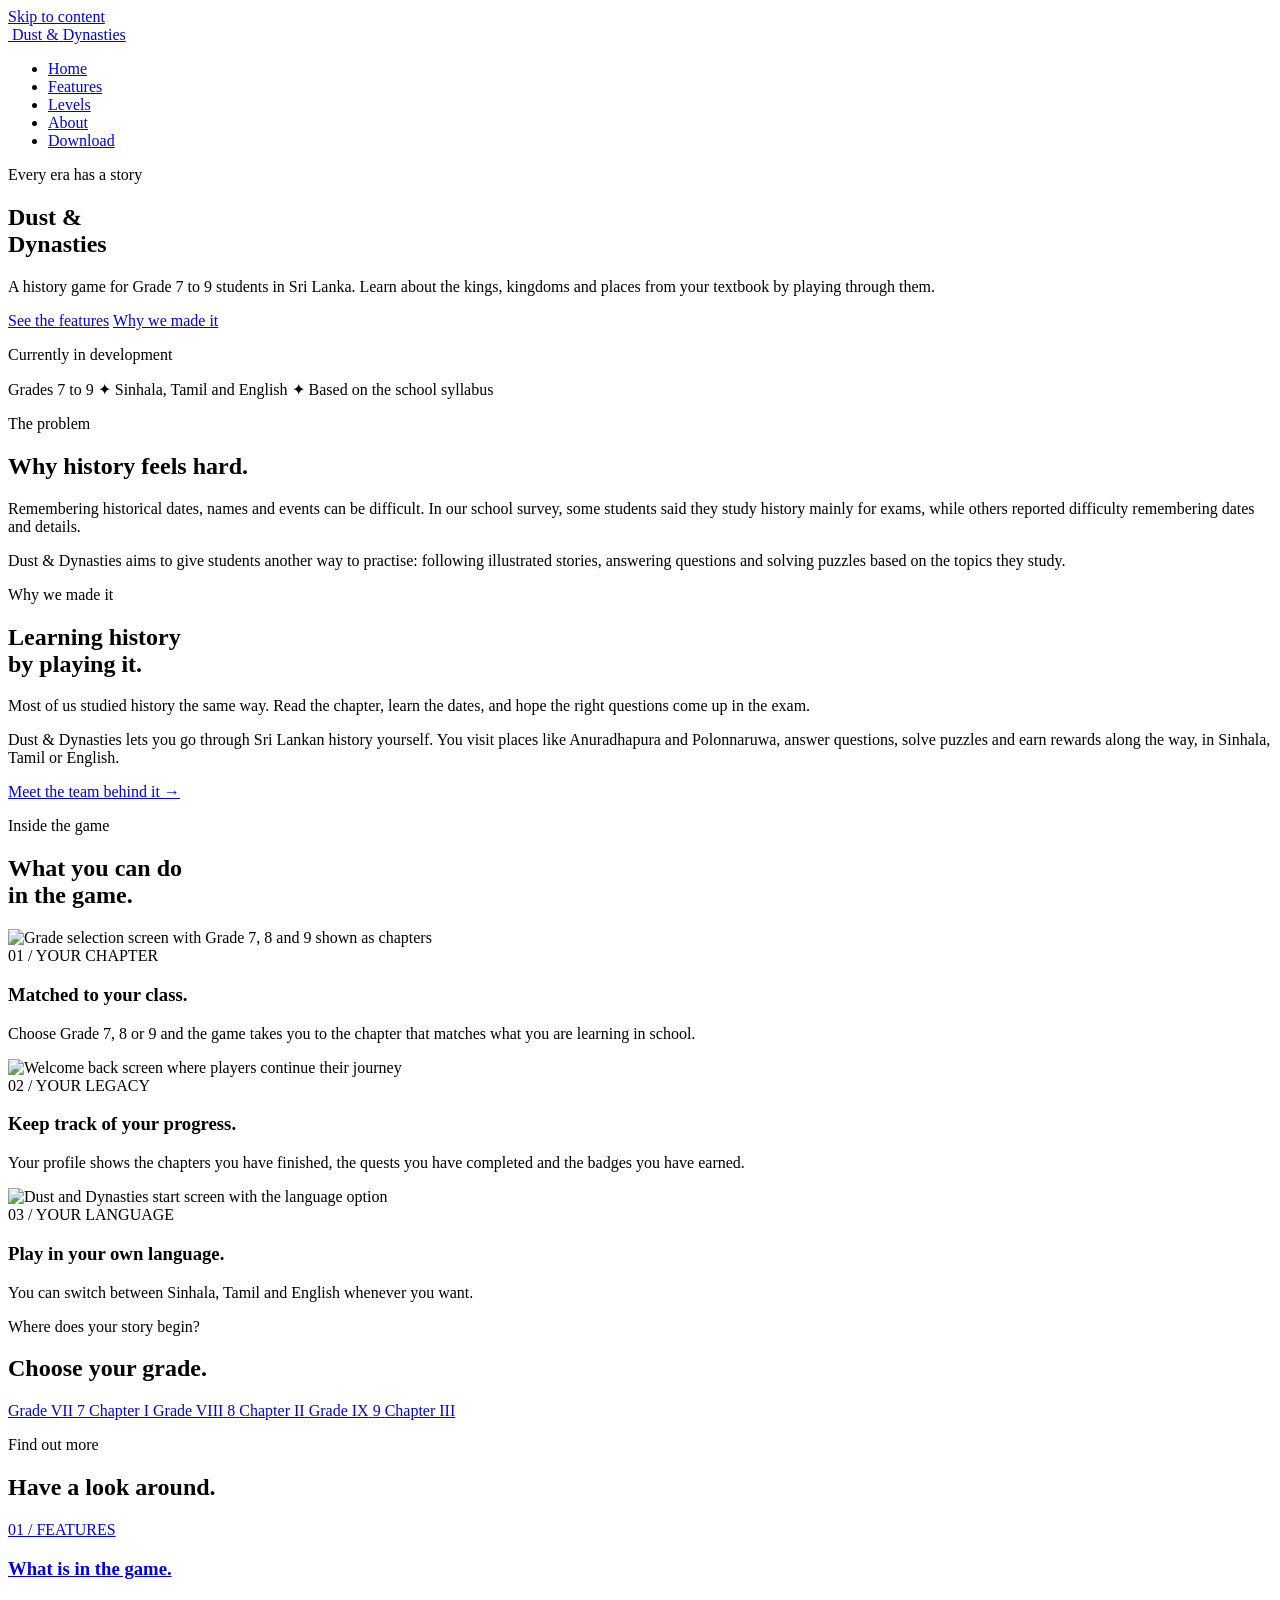
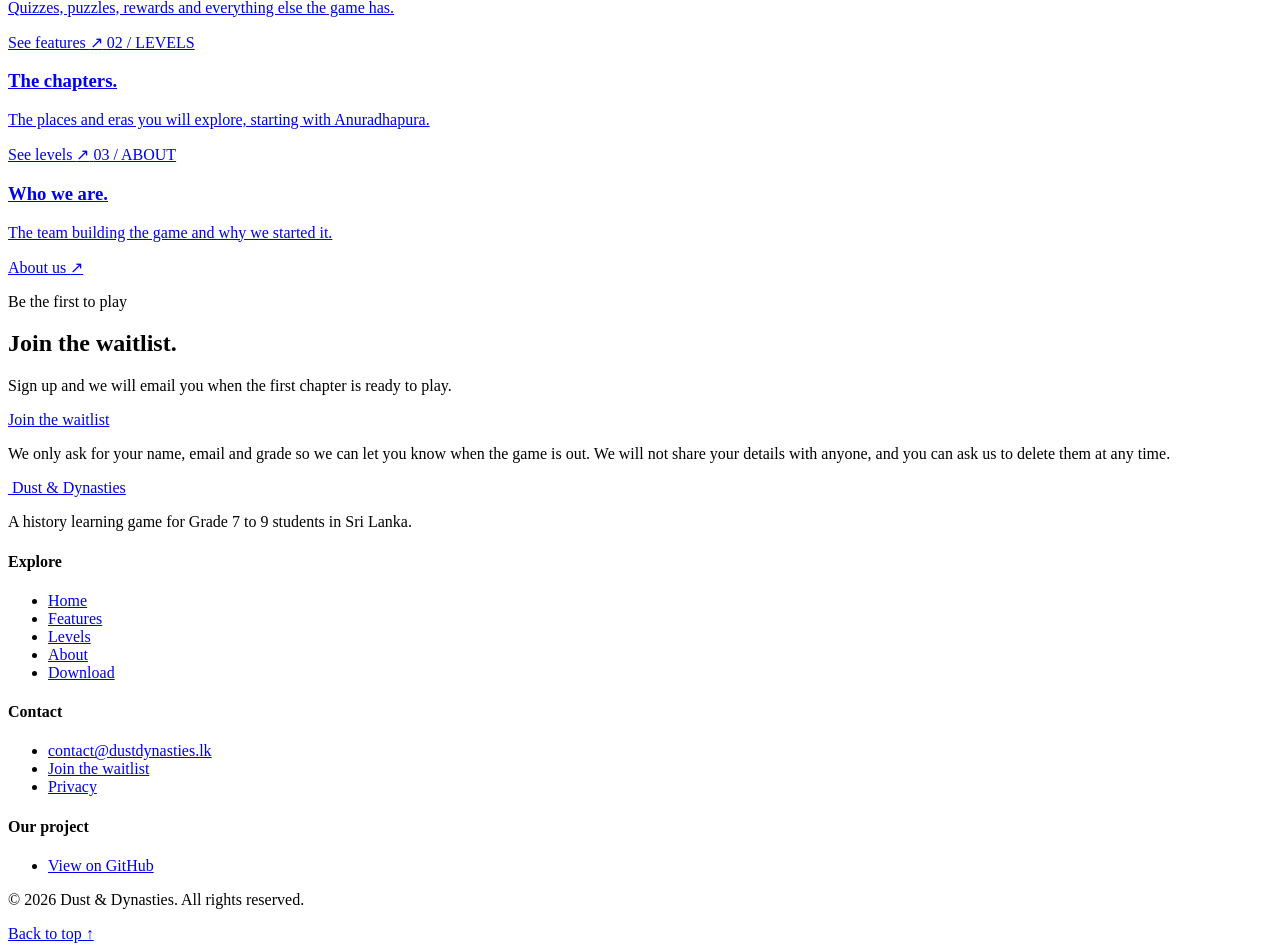
==== index.html @ 73657e36 "added real survey results" ====
<!DOCTYPE html>
<html lang="en">
<head>
    <meta charset="UTF-8">
    <meta name="viewport" content="width=device-width, initial-scale=1.0">
    <meta name="description" content="Dust &amp; Dynasties is a Sri Lankan history game for Grade 7 to 9 students. Play through the chapters you learn in class, in Sinhala, Tamil or English.">
    <title>Dust &amp; Dynasties | Every era has a story</title>
    <link rel="icon" type="image/png" href="images/logo.png">
    <meta name="theme-color" content="#101813">
    <meta property="og:title" content="Dust &amp; Dynasties | Every era has a story">
    <meta property="og:description" content="A Sri Lankan history game for Grade 7 to 9 students. Join the waitlist to hear when it launches.">
    <meta property="og:image" content="https://anjuuu999.github.io/history-learning-app/images/social-preview.png">
    <meta property="og:type" content="website">
    <meta name="twitter:card" content="summary_large_image">
    <link rel="stylesheet" href="css/style.css?v=14">
    <script src="js/script.js?v=14" defer></script>
</head>
<body>
    <a class="skip-link" href="#main-content">Skip to content</a>

    <header class="site-header">
        <div class="container header-content">
            <a class="logo" href="index.html">
                <img class="logo-img" src="images/logo.png" alt="">
                <span class="logo-text">Dust <span>&amp;</span> Dynasties</span>
            </a>

            <nav id="main-nav" aria-label="Main navigation">
                <ul class="nav-links">
                    <li><a class="active" href="index.html" aria-current="page">Home</a></li>
                    <li><a href="features.html">Features</a></li>
                    <li><a href="levels.html">Levels</a></li>
                    <li><a href="about.html">About</a></li>
                    <li><a href="download.html">Download</a></li>
                </ul>
            </nav>
        </div>
    </header>

    <main id="main-content" tabindex="-1">
        <section class="intro">
            <div class="container">
                <div class="intro-copy">
                    <p class="eyebrow">Every era has a story</p>

                    <h1>Dust <span>&amp;</span><br>Dynasties</h1>

                    <p class="intro-text">A history game for Grade 7 to 9 students in Sri Lanka. Learn about the kings, kingdoms and places from your textbook by playing through them.</p>

                    <div class="button-group">
                        <a class="button button-primary" href="features.html">See the features</a>
                        <a class="button button-secondary" href="#the-story">Why we made it</a>
                    </div>

                    <p class="intro-note">Currently in development</p>
                </div>
            </div>
        </section>

        <div class="chapter-strip">
            <div class="container strip-content">
                <span>Grades 7 to 9</span>
                <span aria-hidden="true">✦</span>
                <span>Sinhala, Tamil and English</span>
                <span aria-hidden="true">✦</span>
                <span>Based on the school syllabus</span>
            </div>
        </div>

        <section class="section problem-section" id="the-problem">
            <div class="container">
                <div class="reveal">
                    <p class="eyebrow">The problem</p>
                    <h2>Why history feels <span>hard.</span></h2>
                </div>

                <p class="problem-text reveal">
                    Remembering historical dates, names and events can be difficult.
                    In our school survey, some students said they study history mainly
                    for exams, while others reported difficulty remembering dates
                    and details.
                </p>

                <p class="problem-text reveal">
                    Dust &amp; Dynasties aims to give students another way to practise:
                    following illustrated stories, answering questions and solving
                    puzzles based on the topics they study.
                </p>
            </div>
        </section>

        <section class="section" id="the-story">
            <div class="container story-layout">
                <div class="reveal">
                    <p class="eyebrow">Why we made it</p>
                    <h2>Learning history<br>by <span>playing it.</span></h2>
                </div>

                <div class="story-copy reveal">
                    <p>Most of us studied history the same way. Read the chapter, learn the dates, and hope the right questions come up in the exam.</p>

                    <p>Dust &amp; Dynasties lets you go through Sri Lankan history yourself. You visit places like Anuradhapura and Polonnaruwa, answer questions, solve puzzles and earn rewards along the way, in Sinhala, Tamil or English.</p>

                    <a class="text-link" href="about.html">
                        Meet the team behind it
                        <span aria-hidden="true">&#8594;</span>
                    </a>
                </div>
            </div>
        </section>

        <section class="section features-preview">
            <div class="container">
                <div class="reveal">
                    <p class="eyebrow">Inside the game</p>
                    <h2>What you can do<br>in the <span>game.</span></h2>
                </div>

                <div class="feature-list">
                    <article class="feature reveal">
                        <div class="feature-img">
                            <img src="images/screen-grades.png" alt="Grade selection screen with Grade 7, 8 and 9 shown as chapters">
                        </div>
                        <div class="feature-copy">
                            <span class="card-number">01 / YOUR CHAPTER</span>
                            <h3>Matched to your class.</h3>
                            <p>Choose Grade 7, 8 or 9 and the game takes you to the chapter that matches what you are learning in school.</p>
                        </div>
                    </article>

                    <article class="feature reveal">
                        <div class="feature-img">
                            <img src="images/screen-profile.png" alt="Welcome back screen where players continue their journey">
                        </div>
                        <div class="feature-copy">
                            <span class="card-number">02 / YOUR LEGACY</span>
                            <h3>Keep track of your progress.</h3>
                            <p>Your profile shows the chapters you have finished, the quests you have completed and the badges you have earned.</p>
                        </div>
                    </article>

                    <article class="feature reveal">
                        <div class="feature-img">
                            <img src="images/screen-start.png" alt="Dust and Dynasties start screen with the language option">
                        </div>
                        <div class="feature-copy">
                            <span class="card-number">03 / YOUR LANGUAGE</span>
                            <h3>Play in your own language.</h3>
                            <p>You can switch between Sinhala, Tamil and English whenever you want.</p>
                        </div>
                    </article>
                </div>
            </div>
        </section>

        <section class="section grades-section">
            <div class="container">
                <div class="center reveal">
                    <p class="eyebrow">Where does your story begin?</p>
                    <h2>Choose your <span>grade.</span></h2>
                </div>

                <div class="grade-row">
                    <a class="grade-card reveal" href="levels.html">
                        <span class="grade-label">Grade VII</span>
                        <span class="grade-number">7</span>
                        <span class="grade-chapter">Chapter I</span>
                    </a>

                    <a class="grade-card reveal" href="levels.html">
                        <span class="grade-label">Grade VIII</span>
                        <span class="grade-number">8</span>
                        <span class="grade-chapter">Chapter II</span>
                    </a>

                    <a class="grade-card reveal" href="levels.html">
                        <span class="grade-label">Grade IX</span>
                        <span class="grade-number">9</span>
                        <span class="grade-chapter">Chapter III</span>
                    </a>
                </div>
            </div>
        </section>

        <section class="section explore-section">
            <div class="container">
                <div class="reveal">
                    <p class="eyebrow">Find out more</p>
                    <h2>Have a look <span>around.</span></h2>
                </div>

                <div class="card-row">
                    <a class="explore-card reveal" href="features.html">
                        <span class="card-number">01 / FEATURES</span>
                        <h3>What is in the game.</h3>
                        <p>Quizzes, puzzles, rewards and everything else the game has.</p>
                        <span class="card-link">
                            See features
                            <span aria-hidden="true">&#8599;</span>
                        </span>
                    </a>

                    <a class="explore-card reveal" href="levels.html">
                        <span class="card-number">02 / LEVELS</span>
                        <h3>The chapters.</h3>
                        <p>The places and eras you will explore, starting with Anuradhapura.</p>
                        <span class="card-link">
                            See levels
                            <span aria-hidden="true">&#8599;</span>
                        </span>
                    </a>

                    <a class="explore-card reveal" href="about.html">
                        <span class="card-number">03 / ABOUT</span>
                        <h3>Who we are.</h3>
                        <p>The team building the game and why we started it.</p>
                        <span class="card-link">
                            About us
                            <span aria-hidden="true">&#8599;</span>
                        </span>
                    </a>
                </div>
            </div>
        </section>

        <section class="section waitlist-section" id="waitlist">
            <div class="container">
                <div class="waitlist-box reveal">
                    <p class="eyebrow">Be the first to play</p>
                    <h2>Join the <span>waitlist.</span></h2>
                    <p class="waitlist-text">Sign up and we will email you when the first chapter is ready to play.</p>

                    <a class="button button-primary button-glow" href="https://forms.gle/94GLRnpf9ukQ2SD98" target="_blank" rel="noopener">Join the waitlist</a>

                    <p class="privacy-note">We only ask for your name, email and grade so we can let you know when the game is out. We will not share your details with anyone, and you can ask us to delete them at any time.</p>
                </div>
            </div>
        </section>
    </main>

    <footer class="site-footer">
        <div class="container footer-grid">
            <div class="footer-brand">
                <a class="logo" href="index.html">
                    <img class="logo-img" src="images/logo.png" alt="">
                    <span class="logo-text">Dust <span>&amp;</span> Dynasties</span>
                </a>
                <p>A history learning game for Grade 7 to 9 students in Sri Lanka.</p>
            </div>

            <div class="footer-col">
                <h4>Explore</h4>
                <ul>
                    <li><a href="index.html">Home</a></li>
                    <li><a href="features.html">Features</a></li>
                    <li><a href="levels.html">Levels</a></li>
                    <li><a href="about.html">About</a></li>
                    <li><a href="download.html">Download</a></li>
                </ul>
            </div>

            <div class="footer-col">
                <h4>Contact</h4>
                <ul>
                    <li><a href="mailto:contact@dustdynasties.lk">contact@dustdynasties.lk</a></li>
                    <li><a href="https://forms.gle/94GLRnpf9ukQ2SD98" target="_blank" rel="noopener">Join the waitlist</a></li>
                    <li><a href="#waitlist">Privacy</a></li>
                </ul>
            </div>

            <div class="footer-col">
                <h4>Our project</h4>
                <ul>
                    <li>
                        <a href="https://github.com/SDGP-CW-CS-97/Dust-and-Dynasty-Website-SDGP-"
                           target="_blank"
                           rel="noopener noreferrer">
                            View on GitHub
                        </a>
                    </li>
                </ul>
            </div>
        </div>

        <div class="container footer-bottom">
            <p>&copy; 2026 Dust &amp; Dynasties. All rights reserved.</p>
            <a class="text-link" href="#main-content">Back to top &#8593;</a>
        </div>
    </footer>
</body>
</html>
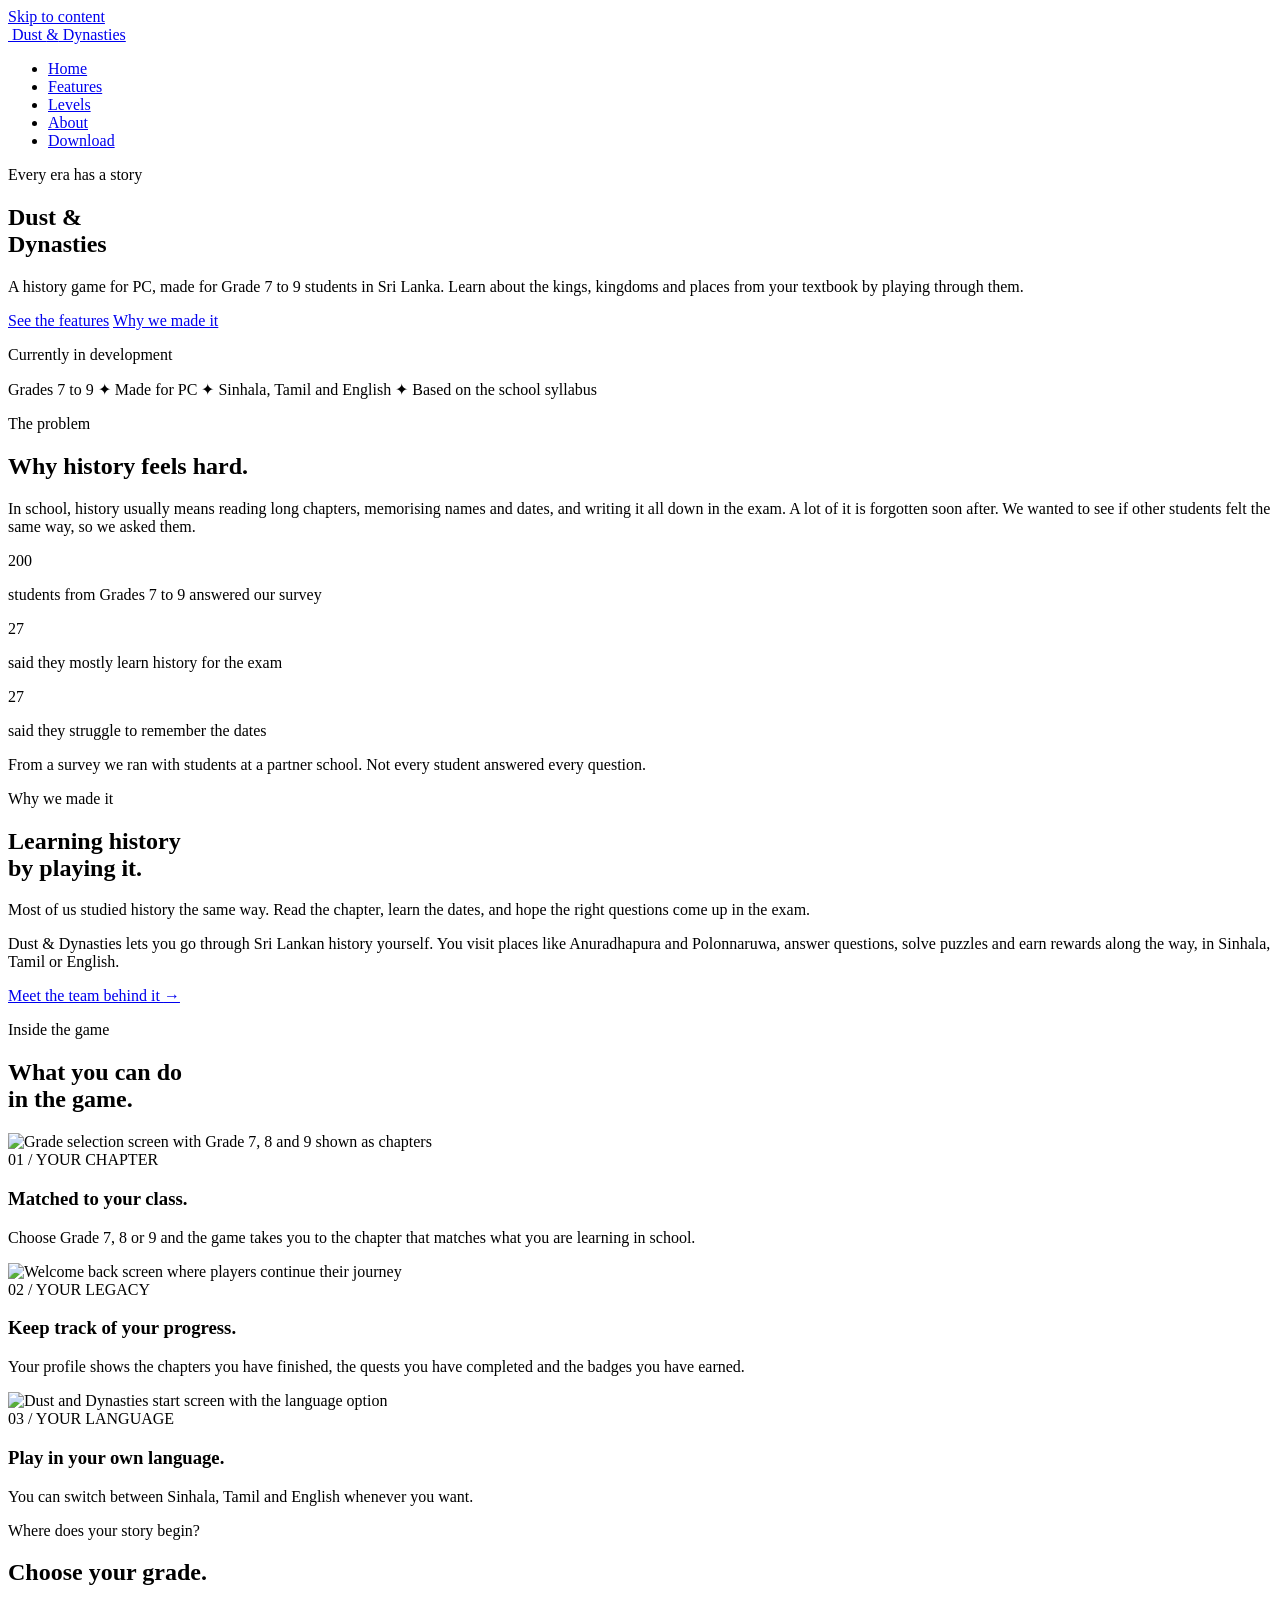
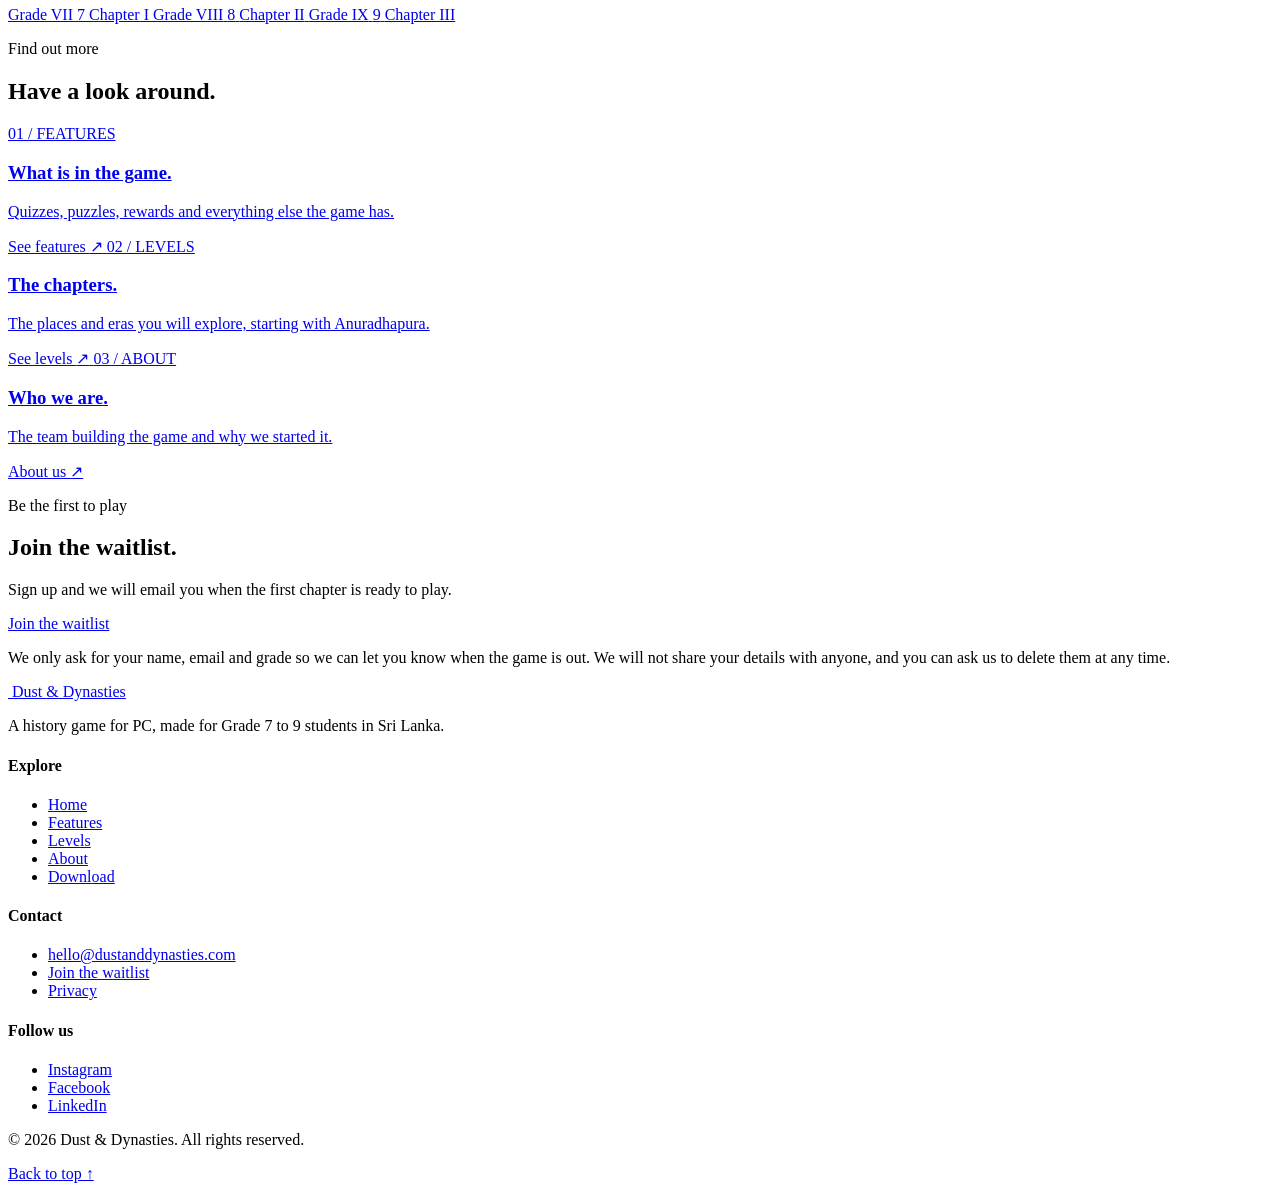
==== commit 9885058e: "changed it to a pc game" ====
--- a/index.html
+++ b/index.html
@@ -3,12 +3,12 @@
 <head>
     <meta charset="UTF-8">
     <meta name="viewport" content="width=device-width, initial-scale=1.0">
-    <meta name="description" content="Dust &amp; Dynasties is a Sri Lankan history game for Grade 7 to 9 students. Play through the chapters you learn in class, in Sinhala, Tamil or English.">
+    <meta name="description" content="Dust &amp; Dynasties is a Sri Lankan history game for PC, made for Grade 7 to 9 students. Play through the chapters you learn in class, in Sinhala, Tamil or English.">
     <title>Dust &amp; Dynasties | Every era has a story</title>
     <link rel="icon" type="image/png" href="images/logo.png">
     <meta name="theme-color" content="#101813">
     <meta property="og:title" content="Dust &amp; Dynasties | Every era has a story">
-    <meta property="og:description" content="A Sri Lankan history game for Grade 7 to 9 students. Join the waitlist to hear when it launches.">
+    <meta property="og:description" content="A Sri Lankan history game for PC, made for Grade 7 to 9 students. Join the waitlist to hear when it launches.">
     <meta property="og:image" content="https://anjuuu999.github.io/history-learning-app/images/social-preview.png">
     <meta property="og:type" content="website">
     <meta name="twitter:card" content="summary_large_image">
@@ -45,7 +45,7 @@
 
                     <h1>Dust <span>&amp;</span><br>Dynasties</h1>
 
-                    <p class="intro-text">A history game for Grade 7 to 9 students in Sri Lanka. Learn about the kings, kingdoms and places from your textbook by playing through them.</p>
+                    <p class="intro-text">A history game for PC, made for Grade 7 to 9 students in Sri Lanka. Learn about the kings, kingdoms and places from your textbook by playing through them.</p>
 
                     <div class="button-group">
                         <a class="button button-primary" href="features.html">See the features</a>
@@ -61,6 +61,8 @@
             <div class="container strip-content">
                 <span>Grades 7 to 9</span>
                 <span aria-hidden="true">✦</span>
+                <span>Made for PC</span>
+                <span aria-hidden="true">✦</span>
                 <span>Sinhala, Tamil and English</span>
                 <span aria-hidden="true">✦</span>
                 <span>Based on the school syllabus</span>
@@ -74,18 +76,26 @@
                     <h2>Why history feels <span>hard.</span></h2>
                 </div>
 
-                <p class="problem-text reveal">
-                    Remembering historical dates, names and events can be difficult.
-                    In our school survey, some students said they study history mainly
-                    for exams, while others reported difficulty remembering dates
-                    and details.
-                </p>
-
-                <p class="problem-text reveal">
-                    Dust &amp; Dynasties aims to give students another way to practise:
-                    following illustrated stories, answering questions and solving
-                    puzzles based on the topics they study.
-                </p>
+                <p class="problem-text reveal">In school, history usually means reading long chapters, memorising names and dates, and writing it all down in the exam. A lot of it is forgotten soon after. We wanted to see if other students felt the same way, so we asked them.</p>
+
+                <div class="stat-row">
+                    <div class="stat-card reveal">
+                        <span class="stat-number">200</span>
+                        <p>students from Grades 7 to 9 answered our survey</p>
+                    </div>
+
+                    <div class="stat-card reveal">
+                        <span class="stat-number">27</span>
+                        <p>said they mostly learn history for the exam</p>
+                    </div>
+
+                    <div class="stat-card reveal">
+                        <span class="stat-number">27</span>
+                        <p>said they struggle to remember the dates</p>
+                    </div>
+                </div>
+
+                <p class="stat-note reveal">From a survey we ran with students at a partner school. Not every student answered every question.</p>
             </div>
         </section>
 
@@ -222,7 +232,6 @@
                 </div>
             </div>
         </section>
-
         <section class="section waitlist-section" id="waitlist">
             <div class="container">
                 <div class="waitlist-box reveal">
@@ -245,7 +254,7 @@
                     <img class="logo-img" src="images/logo.png" alt="">
                     <span class="logo-text">Dust <span>&amp;</span> Dynasties</span>
                 </a>
-                <p>A history learning game for Grade 7 to 9 students in Sri Lanka.</p>
+                <p>A history game for PC, made for Grade 7 to 9 students in Sri Lanka.</p>
             </div>
 
             <div class="footer-col">
@@ -262,22 +271,18 @@
             <div class="footer-col">
                 <h4>Contact</h4>
                 <ul>
-                    <li><a href="mailto:contact@dustdynasties.lk">contact@dustdynasties.lk</a></li>
+                    <li><a href="mailto:hello@dustanddynasties.com">hello@dustanddynasties.com</a></li>
                     <li><a href="https://forms.gle/94GLRnpf9ukQ2SD98" target="_blank" rel="noopener">Join the waitlist</a></li>
                     <li><a href="#waitlist">Privacy</a></li>
                 </ul>
             </div>
 
             <div class="footer-col">
-                <h4>Our project</h4>
+                <h4>Follow us</h4>
                 <ul>
-                    <li>
-                        <a href="https://github.com/SDGP-CW-CS-97/Dust-and-Dynasty-Website-SDGP-"
-                           target="_blank"
-                           rel="noopener noreferrer">
-                            View on GitHub
-                        </a>
-                    </li>
+                    <li><a href="#">Instagram</a></li>
+                    <li><a href="#">Facebook</a></li>
+                    <li><a href="#">LinkedIn</a></li>
                 </ul>
             </div>
         </div>
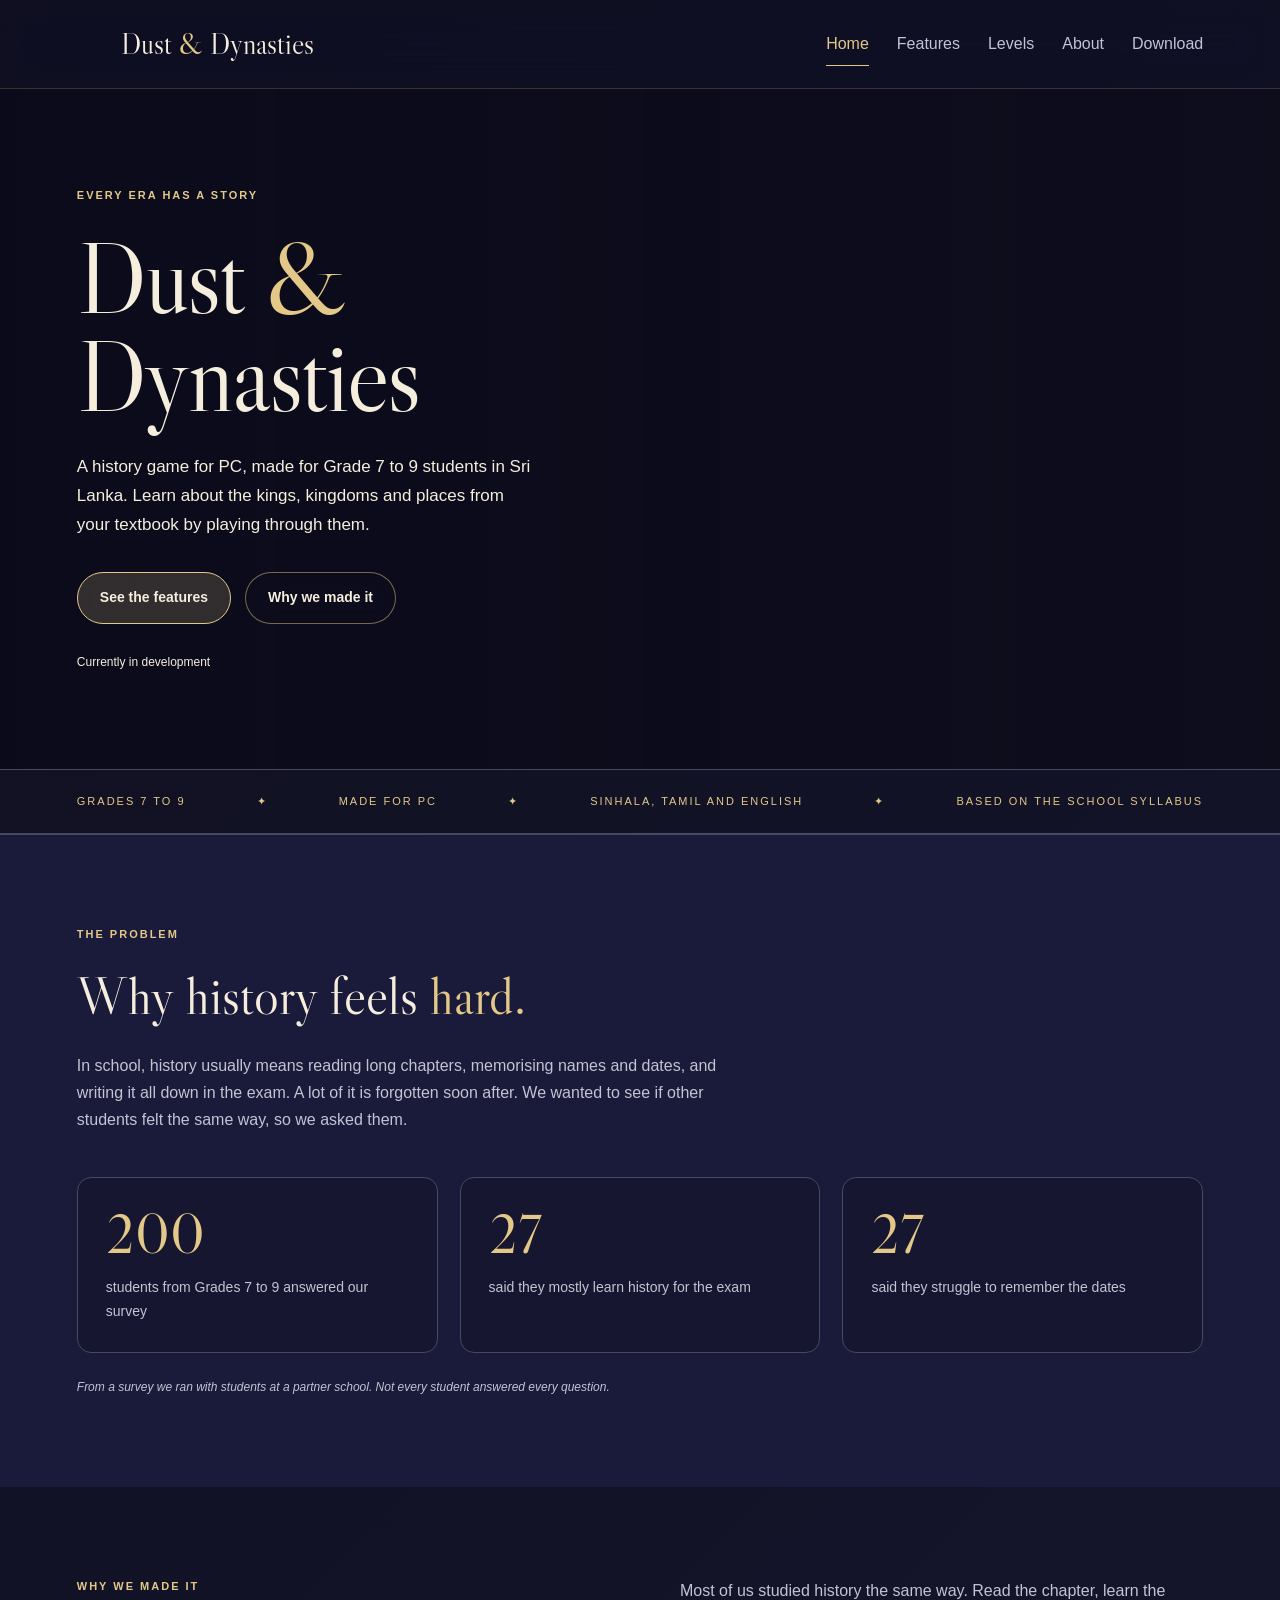
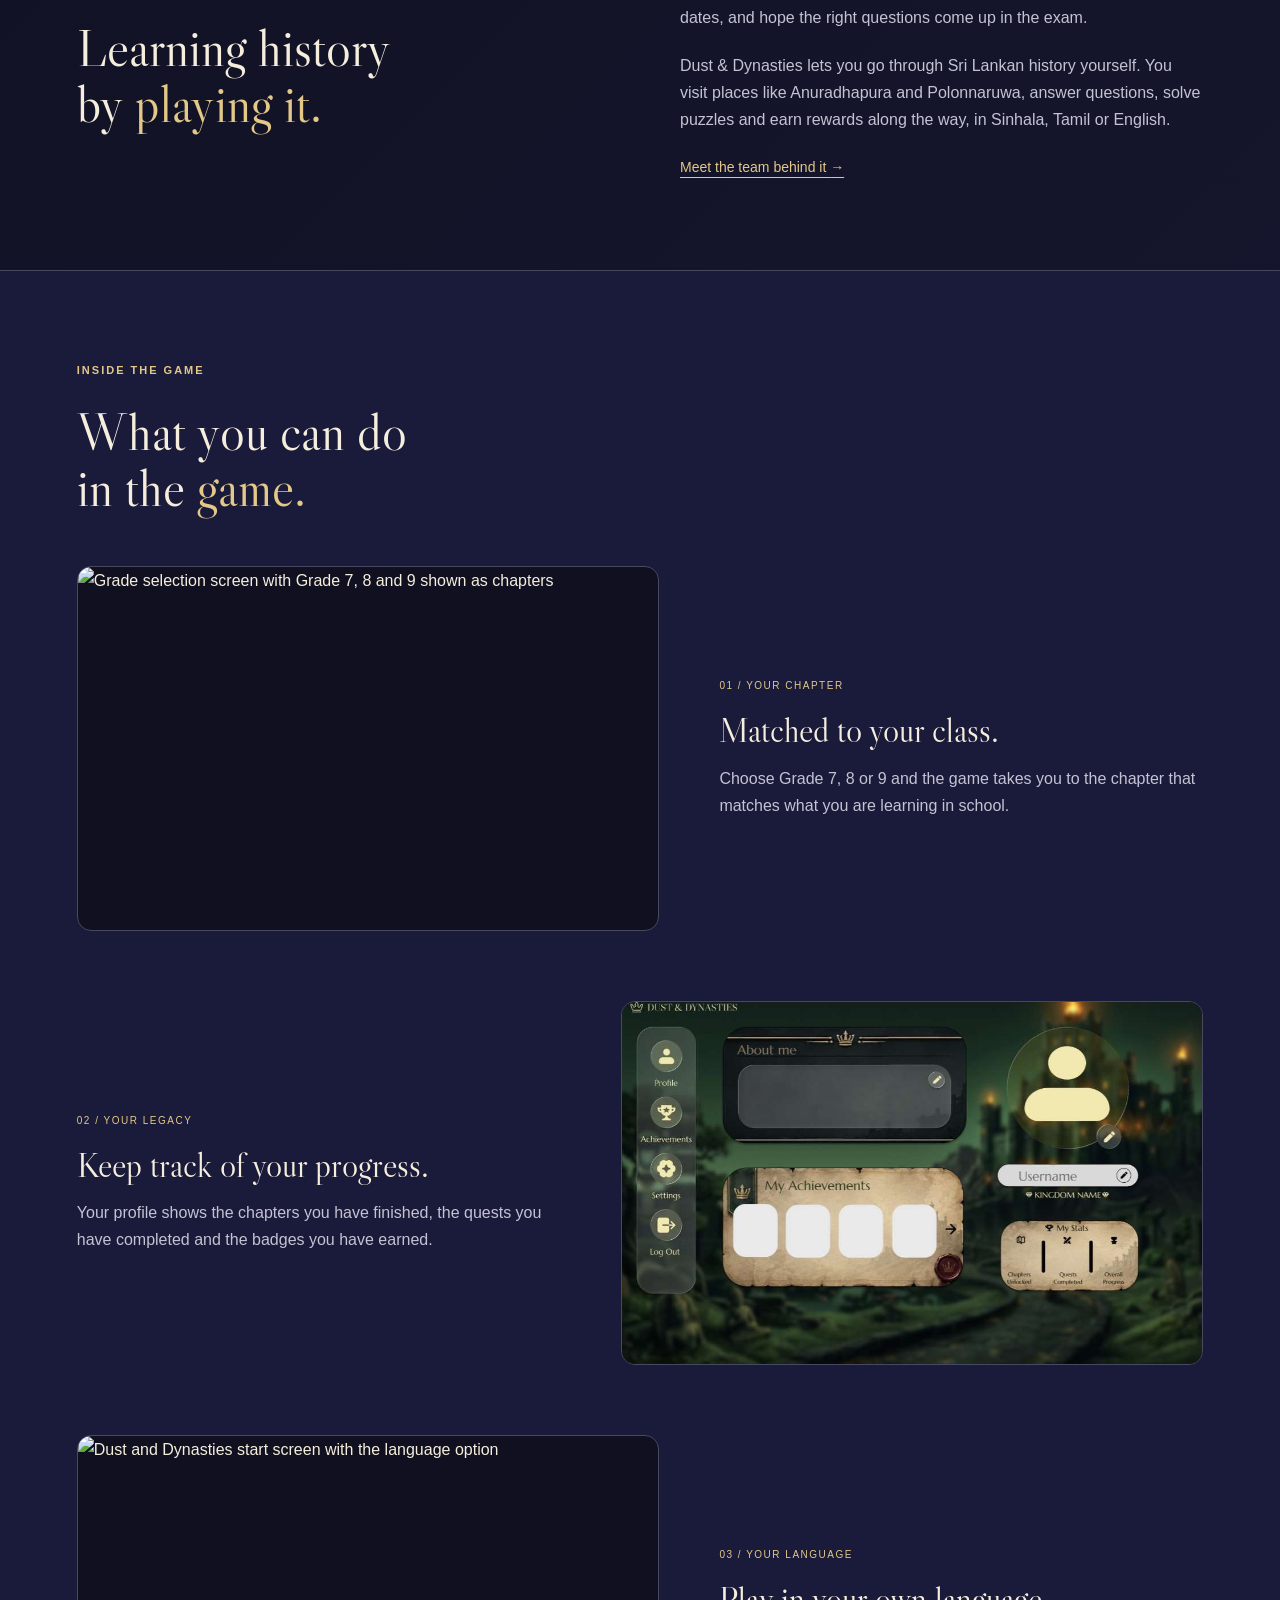
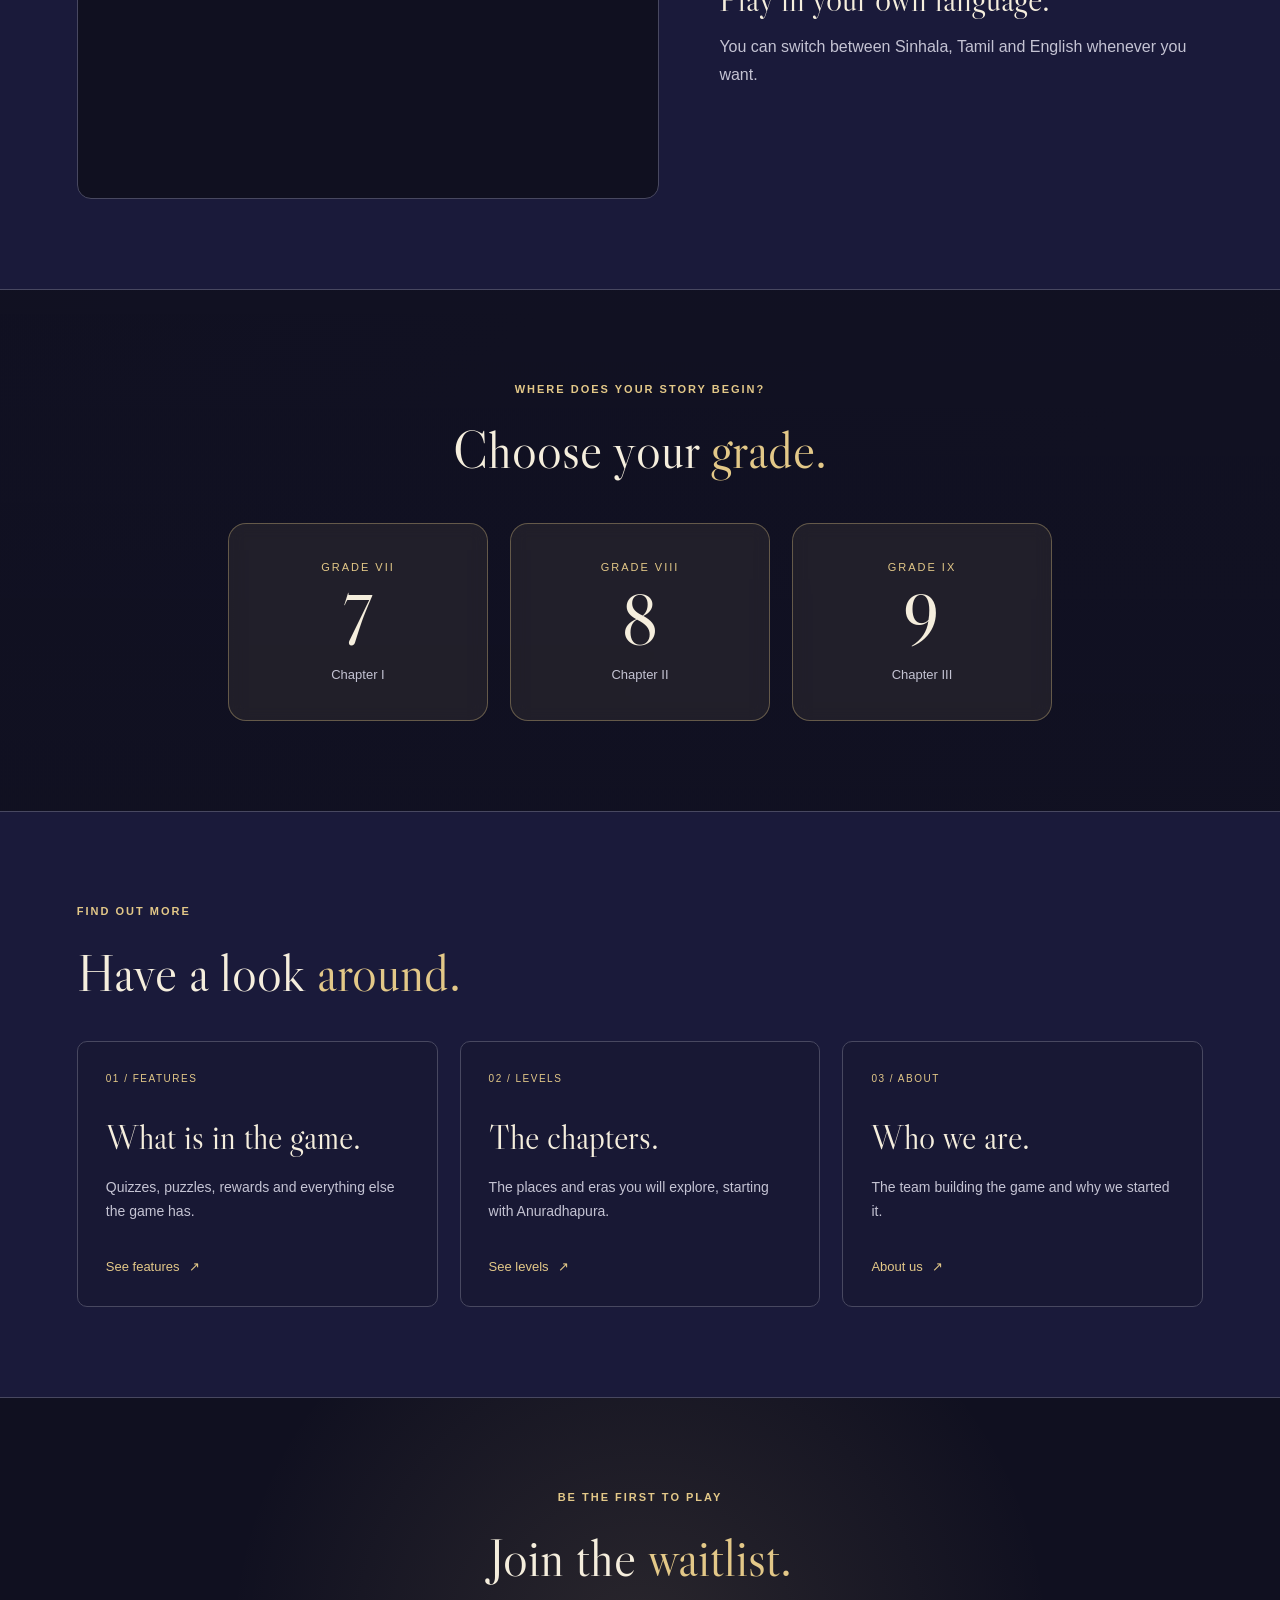
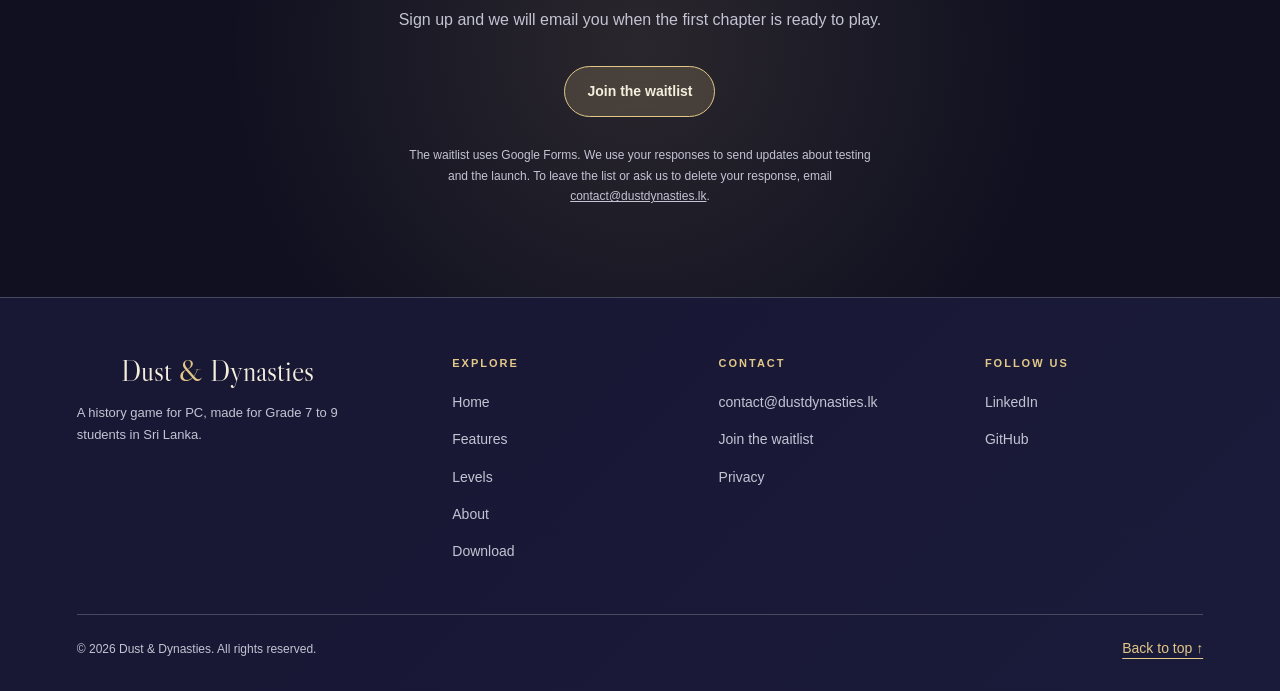
==== commit 963fcd46: "changed to  a pc game, added prototype screens and link previews" ====
--- a/index.html
+++ b/index.html
@@ -6,13 +6,22 @@
     <meta name="description" content="Dust &amp; Dynasties is a Sri Lankan history game for PC, made for Grade 7 to 9 students. Play through the chapters you learn in class, in Sinhala, Tamil or English.">
     <title>Dust &amp; Dynasties | Every era has a story</title>
     <link rel="icon" type="image/png" href="images/logo.png">
-    <meta name="theme-color" content="#101813">
+    <meta name="theme-color" content="#101020">
+    <link rel="canonical" href="https://dustdynasties.lk/">
+    <meta property="og:type" content="website">
+    <meta property="og:site_name" content="Dust &amp; Dynasties">
     <meta property="og:title" content="Dust &amp; Dynasties | Every era has a story">
     <meta property="og:description" content="A Sri Lankan history game for PC, made for Grade 7 to 9 students. Join the waitlist to hear when it launches.">
-    <meta property="og:image" content="https://anjuuu999.github.io/history-learning-app/images/social-preview.png">
-    <meta property="og:type" content="website">
+    <meta property="og:url" content="https://dustdynasties.lk/">
+    <meta property="og:image" content="https://dustdynasties.lk/images/social-preview.jpg">
+    <meta property="og:image:width" content="1200">
+    <meta property="og:image:height" content="630">
+    <meta property="og:image:alt" content="Dust &amp; Dynasties, a Sri Lankan history game for PC">
     <meta name="twitter:card" content="summary_large_image">
-    <link rel="stylesheet" href="css/style.css?v=14">
+    <meta name="twitter:title" content="Dust &amp; Dynasties | Every era has a story">
+    <meta name="twitter:description" content="A Sri Lankan history game for PC, made for Grade 7 to 9 students. Join the waitlist to hear when it launches.">
+    <meta name="twitter:image" content="https://dustdynasties.lk/images/social-preview.jpg">
+    <link rel="stylesheet" href="css/style.css?v=20">
     <script src="js/script.js?v=14" defer></script>
 </head>
 <body>
@@ -140,7 +149,7 @@
 
                     <article class="feature reveal">
                         <div class="feature-img">
-                            <img src="images/screen-profile.png" alt="Welcome back screen where players continue their journey">
+                            <img src="images/screen-profile.jpg" alt="Player profile with achievements, chapters unlocked and quests completed">
                         </div>
                         <div class="feature-copy">
                             <span class="card-number">02 / YOUR LEGACY</span>
@@ -241,7 +250,10 @@
 
                     <a class="button button-primary button-glow" href="https://forms.gle/94GLRnpf9ukQ2SD98" target="_blank" rel="noopener">Join the waitlist</a>
 
-                    <p class="privacy-note">We only ask for your name, email and grade so we can let you know when the game is out. We will not share your details with anyone, and you can ask us to delete them at any time.</p>
+                    <p class="privacy-note" id="waitlist-privacy">
+                        The waitlist uses Google Forms. We use your responses to send updates about testing and the launch. To leave the list or ask us to delete your response, email
+                        <a href="mailto:contact@dustdynasties.lk">contact@dustdynasties.lk</a>.
+                    </p>
                 </div>
             </div>
         </section>
@@ -271,18 +283,17 @@
             <div class="footer-col">
                 <h4>Contact</h4>
                 <ul>
-                    <li><a href="mailto:hello@dustanddynasties.com">hello@dustanddynasties.com</a></li>
+                    <li><a href="mailto:contact@dustdynasties.lk">contact@dustdynasties.lk</a></li>
                     <li><a href="https://forms.gle/94GLRnpf9ukQ2SD98" target="_blank" rel="noopener">Join the waitlist</a></li>
-                    <li><a href="#waitlist">Privacy</a></li>
+                    <li><a href="#waitlist-privacy">Privacy</a></li>
                 </ul>
             </div>
 
             <div class="footer-col">
                 <h4>Follow us</h4>
                 <ul>
-                    <li><a href="#">Instagram</a></li>
-                    <li><a href="#">Facebook</a></li>
-                    <li><a href="#">LinkedIn</a></li>
+                    <li><a href="https://www.linkedin.com/company/dust-and-dynasties/" target="_blank" rel="noopener">LinkedIn</a></li>
+                    <li><a href="https://github.com/SDGP-CW-CS-97" target="_blank" rel="noopener">GitHub</a></li>
                 </ul>
             </div>
         </div>
--- a/css/style.css
+++ b/css/style.css
@@ -0,0 +1,1298 @@
+@import url('https://fonts.googleapis.com/css2?family=Libre+Caslon+Display&display=swap');
+
+:root {
+    --background: #101020;
+    --surface: #1A1A3A;
+    --text: #F5EEDD;
+    --muted: #C4C3D3;
+    --gold: #E3C888;
+    --border: #484860;
+    --heading-font: 'Libre Caslon Display', Georgia, serif;
+}
+
+* {
+    margin: 0;
+    padding: 0;
+    box-sizing: border-box;
+}
+
+html {
+    scroll-behavior: smooth;
+    scroll-padding-top: 150px;
+}
+
+body {
+    background-color: var(--background);
+    color: var(--text);
+    font-family: Arial, sans-serif;
+    font-size: 16px;
+    line-height: 1.7;
+    min-height: 100vh;
+}
+
+h1, h2, h3 {
+    font-family: var(--heading-font);
+    font-weight: 400;
+    line-height: 1.08;
+}
+
+h2 {
+    font-size: 52px;
+}
+
+h3 {
+    font-size: 34px;
+}
+
+h1 span, h2 span {
+    color: var(--gold);
+}
+
+a {
+    color: inherit;
+}
+
+img {
+    display: block;
+    max-width: 100%;
+    height: auto;
+}
+
+::selection {
+    background-color: var(--gold);
+    color: var(--background);
+}
+
+.container {
+    width: 88%;
+    max-width: 1180px;
+    margin: 0 auto;
+}
+
+a:focus-visible, button:focus-visible {
+    outline: 3px solid var(--gold);
+    outline-offset: 6px;
+}
+
+.skip-link {
+    position: fixed;
+    top: -100px;
+    left: 20px;
+    background: var(--gold);
+    color: var(--background);
+    padding: 12px 20px;
+    z-index: 200;
+}
+
+.skip-link:focus {
+    top: 12px;
+}
+
+.site-header {
+    position: sticky;
+    top: 0;
+    z-index: 100;
+    background-color: rgba(16, 16, 32, 0.96);
+    border-bottom: 1px solid rgba(227, 200, 136, 0.18);
+    transition:
+        background-color 0.3s ease,
+        border-color 0.3s ease,
+        box-shadow 0.3s ease;
+}
+
+.site-header.is-scrolled {
+    border-bottom-color: rgba(227, 200, 136, 0.3);
+    box-shadow:
+        0 8px 30px rgba(0, 0, 0, 0.22),
+        inset 0 1px 0 rgba(255, 255, 255, 0.06);
+}
+
+@supports ((backdrop-filter: blur(20px)) or (-webkit-backdrop-filter: blur(20px))) {
+    .site-header {
+        background-color: rgba(16, 16, 32, 0.55);
+        -webkit-backdrop-filter: blur(20px) saturate(150%);
+        backdrop-filter: blur(20px) saturate(150%);
+    }
+
+    .site-header.is-scrolled {
+        background-color: rgba(16, 16, 32, 0.68);
+    }
+}
+
+.header-content {
+    display: flex;
+    justify-content: space-between;
+    align-items: center;
+    gap: 24px;
+    padding: 22px 0;
+}
+
+.logo {
+    display: flex;
+    align-items: center;
+    gap: 10px;
+    font-family: var(--heading-font);
+    font-size: 29px;
+    text-decoration: none;
+    line-height: 1.2;
+    transition: color 0.2s ease;
+}
+
+.logo-img {
+    width: 34px;
+    height: auto;
+}
+
+.logo-text span {
+    color: var(--gold);
+}
+
+.logo:hover {
+    color: var(--gold);
+}
+
+.nav-links {
+    display: flex;
+    flex-wrap: wrap;
+    gap: 28px;
+    list-style: none;
+}
+
+.nav-links a {
+    display: inline-block;
+    padding: 8px 0;
+    color: var(--muted);
+    text-decoration: none;
+    border-bottom: 1px solid transparent;
+    transition:
+        color 0.2s ease,
+        border-color 0.2s ease;
+}
+
+.nav-links a:hover, .nav-links a.active {
+    color: var(--gold);
+    border-bottom-color: var(--gold);
+}
+
+.eyebrow {
+    color: var(--gold);
+    font-size: 11px;
+    font-weight: bold;
+    letter-spacing: 2px;
+    text-transform: uppercase;
+    margin-bottom: 24px;
+}
+
+.intro {
+    position: relative;
+    overflow: hidden;
+    min-height: 680px;
+    display: flex;
+    align-items: center;
+    padding: 90px 0;
+    background-color: var(--background);
+}
+
+.intro::before {
+    content: "";
+    position: absolute;
+    inset: -100px;
+    background-image:
+        linear-gradient(
+            to right,
+            rgba(10, 10, 26, 0.85),
+            rgba(10, 10, 26, 0.45)
+        ),
+        url("../images/home-background.jpg");
+    background-size: cover;
+    background-position: center;
+    background-repeat: no-repeat;
+    filter: blur(40px);
+}
+
+.intro > .container {
+    position: relative;
+    z-index: 1;
+}
+
+.intro-copy {
+    max-width: 580px;
+    animation: fade-up 0.8s ease;
+}
+
+.intro .eyebrow {
+    color: var(--gold);
+}
+
+.intro h1 {
+    font-size: 100px;
+    line-height: 0.98;
+    letter-spacing: -2px;
+    margin-bottom: 28px;
+}
+
+.page-intro {
+    min-height: 440px;
+    padding: 80px 0;
+}
+
+.page-intro h1 {
+    font-size: 80px;
+}
+
+.intro-text {
+    max-width: 460px;
+    color: var(--text);
+    font-size: 17px;
+    margin-bottom: 32px;
+}
+
+.button-group {
+    display: flex;
+    flex-wrap: wrap;
+    gap: 14px;
+}
+
+.button {
+    display: inline-block;
+    padding: 13px 22px;
+    border: 1px solid transparent;
+    border-radius: 999px;
+    font-size: 14px;
+    font-weight: bold;
+    text-align: center;
+    text-decoration: none;
+    transition:
+        transform 0.2s ease,
+        background-color 0.2s ease,
+        color 0.2s ease,
+        border-color 0.2s ease,
+        box-shadow 0.2s ease;
+}
+
+.button-primary {
+    background-color: rgba(227, 200, 136, 0.18);
+    border-color: var(--gold);
+    color: var(--text);
+    -webkit-backdrop-filter: blur(8px);
+    backdrop-filter: blur(8px);
+}
+
+.button-primary:hover {
+    background-color: var(--gold);
+    color: var(--background);
+}
+
+.button-secondary {
+    background-color: rgba(16, 16, 32, 0.35);
+    border-color: rgba(227, 200, 136, 0.5);
+    color: var(--text);
+    -webkit-backdrop-filter: blur(8px);
+    backdrop-filter: blur(8px);
+}
+
+.button-secondary:hover {
+    background-color: rgba(227, 200, 136, 0.12);
+    border-color: var(--gold);
+}
+
+.button:active {
+    transform: scale(0.98);
+}
+
+.intro-note {
+    color: var(--text);
+    font-size: 12px;
+    margin-top: 28px;
+}
+
+.chapter-strip {
+    border-top: 1px solid var(--border);
+    border-bottom: 1px solid var(--border);
+}
+
+.strip-content {
+    display: flex;
+    justify-content: space-between;
+    align-items: center;
+    gap: 20px;
+    padding: 22px 0;
+    color: var(--gold);
+    font-size: 11px;
+    letter-spacing: 2px;
+    text-transform: uppercase;
+}
+
+.section {
+    padding: 90px 0;
+}
+
+.story-layout {
+    display: flex;
+    gap: 80px;
+}
+
+.story-layout > div {
+    flex: 1;
+    min-width: 0;
+}
+
+.story-copy p {
+    color: var(--muted);
+    margin-bottom: 20px;
+}
+
+.text-link {
+    color: var(--gold);
+    text-decoration: underline;
+    text-underline-offset: 5px;
+    font-size: 14px;
+    transition: color 0.2s ease;
+}
+
+.text-link:hover {
+    color: var(--text);
+}
+
+.problem-section {
+    background: var(--surface);
+    border-top: 1px solid var(--border);
+}
+
+.problem-text {
+    max-width: 640px;
+    color: var(--muted);
+    margin: 28px 0 44px;
+}
+
+.stat-row {
+    display: flex;
+    gap: 22px;
+}
+
+.stat-card {
+    flex: 1;
+    min-width: 0;
+    padding: 28px;
+    border: 1px solid var(--border);
+    border-radius: 14px;
+    background-color: rgba(16, 16, 32, 0.35);
+}
+
+.stat-number {
+    display: block;
+    font-family: var(--heading-font);
+    font-size: 56px;
+    line-height: 1;
+    color: var(--gold);
+    margin-bottom: 14px;
+}
+
+.stat-card p {
+    color: var(--muted);
+    font-size: 14px;
+}
+
+.stat-note {
+    color: var(--muted);
+    font-size: 12px;
+    font-style: italic;
+    margin-top: 24px;
+}
+
+.features-preview {
+    background: var(--surface);
+    border-top: 1px solid var(--border);
+}
+
+.feature-list {
+    display: flex;
+    flex-direction: column;
+    gap: 70px;
+    margin-top: 50px;
+}
+
+.feature {
+    display: flex;
+    align-items: center;
+    gap: 60px;
+}
+
+.feature:nth-child(even) {
+    flex-direction: row-reverse;
+}
+
+.feature-img {
+    flex: 1.2;
+    min-width: 0;
+    aspect-ratio: 16 / 10;
+    overflow: hidden;
+    border: 1px solid var(--border);
+    border-radius: 14px;
+    background-color: var(--background);
+}
+
+.feature-img img {
+    width: 100%;
+    height: 100%;
+    object-fit: cover;
+    transition: transform 0.5s ease;
+}
+
+.feature-copy {
+    flex: 1;
+    min-width: 0;
+}
+
+.feature-copy .card-number {
+    display: block;
+    margin-bottom: 18px;
+}
+
+.feature-copy h3 {
+    margin-bottom: 16px;
+}
+
+.feature-copy p {
+    color: var(--muted);
+}
+
+.grades-section {
+    background-image:
+        linear-gradient(
+            rgba(16, 16, 32, 0.88),
+            rgba(16, 16, 32, 0.92)
+        ),
+        url("../images/home-background.jpg");
+    background-size: cover;
+    background-position: center;
+    border-top: 1px solid var(--border);
+}
+
+.center {
+    text-align: center;
+}
+
+.grade-row {
+    display: flex;
+    justify-content: center;
+    gap: 22px;
+    margin-top: 44px;
+}
+
+.grade-card {
+    flex: 1;
+    max-width: 260px;
+    display: flex;
+    flex-direction: column;
+    align-items: center;
+    gap: 8px;
+    padding: 34px 20px;
+    text-align: center;
+    text-decoration: none;
+    border: 1px solid rgba(227, 200, 136, 0.35);
+    border-radius: 18px;
+    background-color: rgba(227, 200, 136, 0.08);
+    -webkit-backdrop-filter: blur(8px);
+    backdrop-filter: blur(8px);
+    transition:
+        transform 0.3s ease,
+        border-color 0.3s ease,
+        background-color 0.3s ease,
+        box-shadow 0.3s ease;
+}
+
+.grade-card:hover, .grade-card:focus-visible {
+    border-color: var(--gold);
+    background-color: rgba(227, 200, 136, 0.14);
+    box-shadow: 0 0 30px rgba(227, 200, 136, 0.25);
+}
+
+.grade-label {
+    color: var(--gold);
+    font-size: 11px;
+    letter-spacing: 2px;
+    text-transform: uppercase;
+}
+
+.grade-number {
+    font-family: var(--heading-font);
+    font-size: 72px;
+    line-height: 1;
+}
+
+.grade-chapter {
+    color: var(--muted);
+    font-size: 13px;
+}
+
+.waitlist-section {
+    background:
+        radial-gradient(
+            circle at center,
+            rgba(227, 200, 136, 0.12),
+            transparent 60%
+        ),
+        var(--background);
+    border-top: 1px solid var(--border);
+}
+
+.waitlist-box {
+    max-width: 640px;
+    margin: 0 auto;
+    text-align: center;
+}
+
+.waitlist-text {
+    color: var(--muted);
+    margin: 20px 0 32px;
+}
+
+.button-glow {
+    animation: glow 2.5s ease-in-out infinite;
+}
+
+@keyframes glow {
+    0%, 100% {
+        box-shadow: 0 0 0 rgba(227, 200, 136, 0);
+    }
+
+    50% {
+        box-shadow: 0 0 24px rgba(227, 200, 136, 0.45);
+    }
+}
+
+.privacy-note {
+    max-width: 480px;
+    margin: 28px auto 0;
+    color: var(--muted);
+    font-size: 12px;
+}
+
+.section-intro {
+    max-width: 560px;
+    margin: 16px auto 0;
+    color: var(--muted);
+}
+
+.features-grid {
+    display: grid;
+    grid-template-columns: repeat(3, 1fr);
+    gap: 22px;
+    margin-top: 44px;
+}
+
+.features-grid .explore-card p {
+    margin-bottom: 0;
+}
+
+.feature-icon {
+    display: flex;
+    align-items: center;
+    justify-content: center;
+    width: 52px;
+    height: 52px;
+    margin-bottom: 24px;
+    border: 1px solid rgba(227, 200, 136, 0.45);
+    border-radius: 50%;
+    background-color: rgba(227, 200, 136, 0.08);
+    color: var(--gold);
+    font-family: var(--heading-font);
+    font-size: 24px;
+    transition: box-shadow 0.25s ease;
+}
+
+.explore-card:hover .feature-icon {
+    box-shadow: 0 0 18px rgba(227, 200, 136, 0.35);
+}
+
+.steps-list {
+    position: relative;
+    display: grid;
+    grid-template-columns: repeat(4, 1fr);
+    gap: 28px;
+    margin-top: 50px;
+    list-style: none;
+}
+
+.steps-list::before {
+    content: "";
+    position: absolute;
+    top: 26px;
+    left: 12.5%;
+    right: 12.5%;
+    height: 1px;
+    background-color: rgba(227, 200, 136, 0.45);
+}
+
+.step-item {
+    position: relative;
+    text-align: center;
+}
+
+.step-number {
+    position: relative;
+    z-index: 1;
+    display: flex;
+    align-items: center;
+    justify-content: center;
+    width: 52px;
+    height: 52px;
+    margin: 0 auto 22px;
+    border: 1px solid var(--gold);
+    border-radius: 50%;
+    background-color: var(--background);
+    color: var(--gold);
+    font-family: var(--heading-font);
+    font-size: 22px;
+    transition: box-shadow 0.25s ease;
+}
+
+.step-item:hover .step-number {
+    box-shadow: 0 0 18px rgba(227, 200, 136, 0.35);
+}
+
+.step-item h3 {
+    font-size: 26px;
+    margin-bottom: 10px;
+}
+
+.step-item p {
+    color: var(--muted);
+    font-size: 14px;
+}
+
+.can-reveal .step-item:nth-child(2) {
+    transition-delay: 0.1s;
+}
+
+.can-reveal .step-item:nth-child(3) {
+    transition-delay: 0.2s;
+}
+
+.can-reveal .step-item:nth-child(4) {
+    transition-delay: 0.3s;
+}
+
+.explore-section {
+    background: var(--surface);
+    border-top: 1px solid var(--border);
+}
+
+.card-row {
+    display: flex;
+    gap: 22px;
+    margin-top: 40px;
+}
+
+.explore-card {
+    flex: 1;
+    min-width: 0;
+    padding: 28px;
+    border: 1px solid var(--border);
+    border-radius: 10px;
+    text-decoration: none;
+    display: flex;
+    flex-direction: column;
+    background-color: rgba(16, 16, 32, 0.25);
+    transition:
+        transform 0.25s ease,
+        border-color 0.25s ease,
+        background-color 0.25s ease,
+        box-shadow 0.25s ease;
+}
+
+.explore-card:hover {
+    border-color: var(--gold);
+    background-color: var(--background);
+}
+
+.card-number {
+    color: var(--gold);
+    font-size: 10px;
+    letter-spacing: 1.5px;
+    margin-bottom: 32px;
+}
+
+.explore-card h3 {
+    margin-bottom: 20px;
+}
+
+.explore-card p {
+    color: var(--muted);
+    font-size: 14px;
+    margin-bottom: 32px;
+}
+
+.card-link {
+    color: var(--gold);
+    font-size: 13px;
+    margin-top: auto;
+}
+
+.card-link span {
+    display: inline-block;
+    margin-left: 6px;
+    transition: transform 0.25s ease;
+}
+
+.site-footer {
+    border-top: 1px solid var(--border);
+}
+
+.footer-grid {
+    display: flex;
+    justify-content: space-between;
+    gap: 48px;
+    padding: 56px 0 40px;
+}
+
+.footer-brand {
+    flex: 1.5;
+    min-width: 0;
+}
+
+.footer-brand p {
+    max-width: 280px;
+    margin-top: 14px;
+    color: var(--muted);
+    font-size: 13px;
+}
+
+.footer-col {
+    flex: 1;
+    min-width: 0;
+}
+
+.footer-col h4 {
+    color: var(--gold);
+    font-size: 11px;
+    letter-spacing: 2px;
+    text-transform: uppercase;
+    margin-bottom: 16px;
+}
+
+.footer-col ul {
+    list-style: none;
+}
+
+.footer-col li {
+    margin-bottom: 10px;
+}
+
+.footer-col a {
+    color: var(--muted);
+    font-size: 14px;
+    text-decoration: none;
+    overflow-wrap: anywhere;
+    transition: color 0.2s ease;
+}
+
+.footer-col a:hover {
+    color: var(--gold);
+}
+
+.footer-bottom {
+    display: flex;
+    justify-content: space-between;
+    align-items: center;
+    gap: 16px;
+    padding: 22px 0 30px;
+    border-top: 1px solid var(--border);
+}
+
+.footer-bottom p {
+    color: var(--muted);
+    font-size: 12px;
+}
+
+.can-reveal .reveal {
+    opacity: 0;
+    transform: translateY(20px);
+    transition:
+        opacity 0.7s ease,
+        transform 0.7s ease;
+}
+
+.can-reveal .reveal.is-visible {
+    opacity: 1;
+    transform: translateY(0);
+}
+
+@keyframes fade-up {
+    from {
+        opacity: 0;
+        transform: translateY(20px);
+    }
+
+    to {
+        opacity: 1;
+        transform: translateY(0);
+    }
+}
+
+@media (hover: hover) {
+    .button:hover {
+        transform: translateY(-3px);
+        box-shadow: 0 8px 22px rgba(0, 0, 0, 0.2);
+    }
+
+    .button:active {
+        transform: scale(0.98);
+    }
+
+    .explore-card:hover {
+        transform: translateY(-6px);
+        box-shadow: 0 14px 30px rgba(0, 0, 0, 0.2);
+    }
+
+    .explore-card:hover .card-link span {
+        transform: translate(3px, -3px);
+    }
+
+    .feature:hover .feature-img img {
+        transform: scale(1.04);
+    }
+
+    .grade-card:hover {
+        transform: translateY(-6px);
+    }
+}
+
+@media (max-width: 1000px) {
+    .header-content {
+        flex-wrap: wrap;
+    }
+
+    .intro h1 {
+        font-size: 80px;
+    }
+
+    .page-intro h1 {
+        font-size: 68px;
+    }
+
+    .features-grid {
+        grid-template-columns: repeat(2, 1fr);
+    }
+
+    .steps-list {
+        grid-template-columns: repeat(2, 1fr);
+        row-gap: 44px;
+    }
+
+    .steps-list::before {
+        display: none;
+    }
+
+    .story-layout {
+        gap: 40px;
+    }
+
+    .card-row {
+        flex-wrap: wrap;
+    }
+
+    .explore-card {
+        flex-basis: 280px;
+    }
+
+    .feature {
+        gap: 36px;
+    }
+
+    .stat-number {
+        font-size: 46px;
+    }
+
+    .footer-grid {
+        flex-wrap: wrap;
+    }
+
+    .footer-brand {
+        flex-basis: 100%;
+    }
+}
+
+@media (max-width: 700px) {
+    .header-content {
+        flex-direction: column;
+        align-items: stretch;
+        gap: 12px;
+        padding: 16px 0 10px;
+    }
+
+    .logo {
+        font-size: 25px;
+    }
+
+    .header-content > .logo {
+        max-width: 100%;
+        justify-content: center;
+        text-align: center;
+    }
+
+    .logo-img {
+        width: 28px;
+    }
+
+    .button-group {
+        flex-direction: column;
+        align-items: stretch;
+    }
+
+    .button {
+        padding: 14px 22px;
+    }
+
+    #main-nav {
+        display: block;
+        width: 100%;
+        overflow-x: auto;
+        overflow-y: hidden;
+        scrollbar-width: none;
+    }
+
+    #main-nav::-webkit-scrollbar {
+        display: none;
+    }
+
+    .nav-links {
+        flex-direction: row;
+        flex-wrap: nowrap;
+        justify-content: space-between;
+        gap: 20px;
+        width: max-content;
+        min-width: 100%;
+        padding: 8px 6px;
+    }
+
+    .nav-links li {
+        flex-shrink: 0;
+    }
+
+    .nav-links a {
+        display: block;
+        padding: 8px 0;
+        font-size: 13px;
+        white-space: nowrap;
+    }
+
+    .intro {
+        min-height: 600px;
+        padding: 64px 0;
+    }
+
+    .intro::before {
+        background-position: 65% center;
+        background-image:
+            linear-gradient(
+                rgba(10, 10, 26, 0.65),
+                rgba(10, 10, 26, 0.85)
+            ),
+            url("../images/home-background.jpg");
+    }
+
+    .intro h1 {
+        font-size: 64px;
+    }
+
+    .page-intro {
+        min-height: 360px;
+        padding: 56px 0;
+    }
+
+    .page-intro h1 {
+        font-size: 52px;
+    }
+
+    .features-grid {
+        grid-template-columns: 1fr;
+    }
+
+    .steps-list {
+        grid-template-columns: 1fr;
+        row-gap: 36px;
+    }
+
+    .steps-list::before {
+        display: block;
+        top: 0;
+        bottom: 0;
+        left: 26px;
+        right: auto;
+        width: 1px;
+        height: auto;
+    }
+
+    .step-item {
+        padding-left: 76px;
+        text-align: left;
+    }
+
+    .step-number {
+        position: absolute;
+        top: 0;
+        left: 0;
+        margin: 0;
+    }
+
+    .intro-text {
+        font-size: 16px;
+    }
+
+    .strip-content {
+        flex-direction: column;
+        gap: 10px;
+        padding: 24px 0;
+    }
+
+    .strip-content span[aria-hidden] {
+        display: none;
+    }
+
+    .section {
+        padding: 56px 0;
+    }
+
+    h2 {
+        font-size: 42px;
+    }
+
+    .story-layout {
+        flex-direction: column;
+        gap: 28px;
+    }
+
+    .card-row {
+        flex-direction: column;
+    }
+
+    .explore-card {
+        flex-basis: auto;
+    }
+
+    .footer-grid {
+        flex-direction: column;
+        gap: 32px;
+        padding: 44px 0 28px;
+    }
+
+    .footer-bottom {
+        flex-direction: column;
+        align-items: flex-start;
+    }
+
+    .stat-row {
+        flex-direction: column;
+    }
+
+    .feature-list {
+        gap: 48px;
+    }
+
+    .feature, .feature:nth-child(even) {
+        flex-direction: column;
+        align-items: stretch;
+        gap: 22px;
+    }
+
+    .feature-img {
+        flex: none;
+    }
+
+    .grade-row {
+        flex-direction: column;
+        align-items: center;
+    }
+
+    .grade-card {
+        width: 100%;
+        max-width: 320px;
+    }
+
+    .waitlist-box .button {
+        display: block;
+    }
+}
+
+@media (prefers-reduced-motion: reduce) {
+    html {
+        scroll-behavior: auto;
+    }
+
+    *, *::before, *::after {
+        animation: none !important;
+        transition: none !important;
+    }
+
+    .button:hover, .button:active, .explore-card:hover {
+        transform: none;
+    }
+
+    .explore-card:hover .card-link span {
+        transform: none;
+    }
+
+    .feature:hover .feature-img img, .grade-card:hover {
+        transform: none;
+    }
+}
+
+body {
+    background-image: linear-gradient(135deg, #101020, #1A1A3A);
+}
+
+.feature-languages {
+    background: linear-gradient(135deg, #19192F, #222247);
+    border-top: 1px solid var(--border);
+    border-bottom: 1px solid var(--border);
+}
+
+.feature-language-grid {
+    display: grid;
+    grid-template-columns: repeat(3, 1fr);
+    gap: 22px;
+    margin-top: 44px;
+}
+
+.feature-language-card {
+    min-width: 0;
+    padding: 36px 24px;
+    text-align: center;
+    border: 1px solid rgba(227, 200, 136, 0.35);
+    border-radius: 14px;
+    background-color: rgba(16, 16, 32, 0.45);
+}
+
+.feature-language-letter {
+    display: flex;
+    align-items: center;
+    justify-content: center;
+    width: 76px;
+    height: 76px;
+    margin: 0 auto 24px;
+    border: 1px solid rgba(227, 200, 136, 0.5);
+    border-radius: 50%;
+    background-color: rgba(227, 200, 136, 0.08);
+    color: var(--gold);
+    font-family: var(--heading-font);
+    font-size: 38px;
+    line-height: 1;
+    transition: box-shadow 0.25s ease;
+}
+
+.feature-language-card:hover .feature-language-letter {
+    box-shadow: 0 0 18px rgba(227, 200, 136, 0.25);
+}
+
+.feature-language-card h3 {
+    font-size: 32px;
+    line-height: 1.5;
+    margin-bottom: 10px;
+}
+
+.feature-language-card p {
+    color: var(--muted);
+    font-size: 14px;
+}
+
+.feature-language-note {
+    margin-top: 28px;
+    color: var(--muted);
+    font-size: 14px;
+    text-align: center;
+}
+
+.features-page .features-preview {
+    background: linear-gradient(135deg, #17172D, #1A1A3A);
+}
+
+.features-page .features-grid .explore-card {
+    background-color: rgba(26, 26, 58, 0.6);
+}
+
+.features-page .features-grid h3 {
+    font-size: 30px;
+    line-height: 1.2;
+}
+
+.features-page .feature-img {
+    aspect-ratio: auto;
+}
+
+.features-page .feature-img img {
+    height: auto;
+    object-fit: contain;
+}
+
+.features-page .feature:hover .feature-img img {
+    transform: none;
+}
+
+.features-page .step-number {
+    background-color: #17172E;
+}
+
+.features-page .waitlist-section {
+    background:
+        radial-gradient(
+            circle at center,
+            rgba(112, 99, 185, 0.2),
+            transparent 70%
+        ),
+        #101020;
+}
+
+@media (hover: hover) {
+    .features-page .features-grid .explore-card:hover {
+        background-color: #222244;
+    }
+
+    .features-page .features-grid .reveal.is-visible:hover {
+        transform: translateY(-6px);
+    }
+}
+
+@media (max-width: 700px) {
+    .feature-language-grid {
+        grid-template-columns: 1fr;
+    }
+
+    .feature-language-card {
+        padding: 28px 24px;
+    }
+
+    .features-page .steps-list::before {
+        display: none;
+    }
+
+    .features-page .step-item:not(:last-child)::after {
+        content: "";
+        position: absolute;
+        top: 52px;
+        bottom: -36px;
+        left: 26px;
+        width: 1px;
+        background-color: rgba(227, 200, 136, 0.45);
+    }
+}
+
+@media (prefers-reduced-motion: reduce) {
+    .can-reveal .reveal {
+        opacity: 1;
+        transform: none;
+    }
+
+    .features-page .features-grid .reveal.is-visible:hover {
+        transform: none;
+    }
+}
+
+#waitlist-privacy {
+    scroll-margin-top: 150px;
+}
+
+.privacy-note a {
+    overflow-wrap: anywhere;
+}
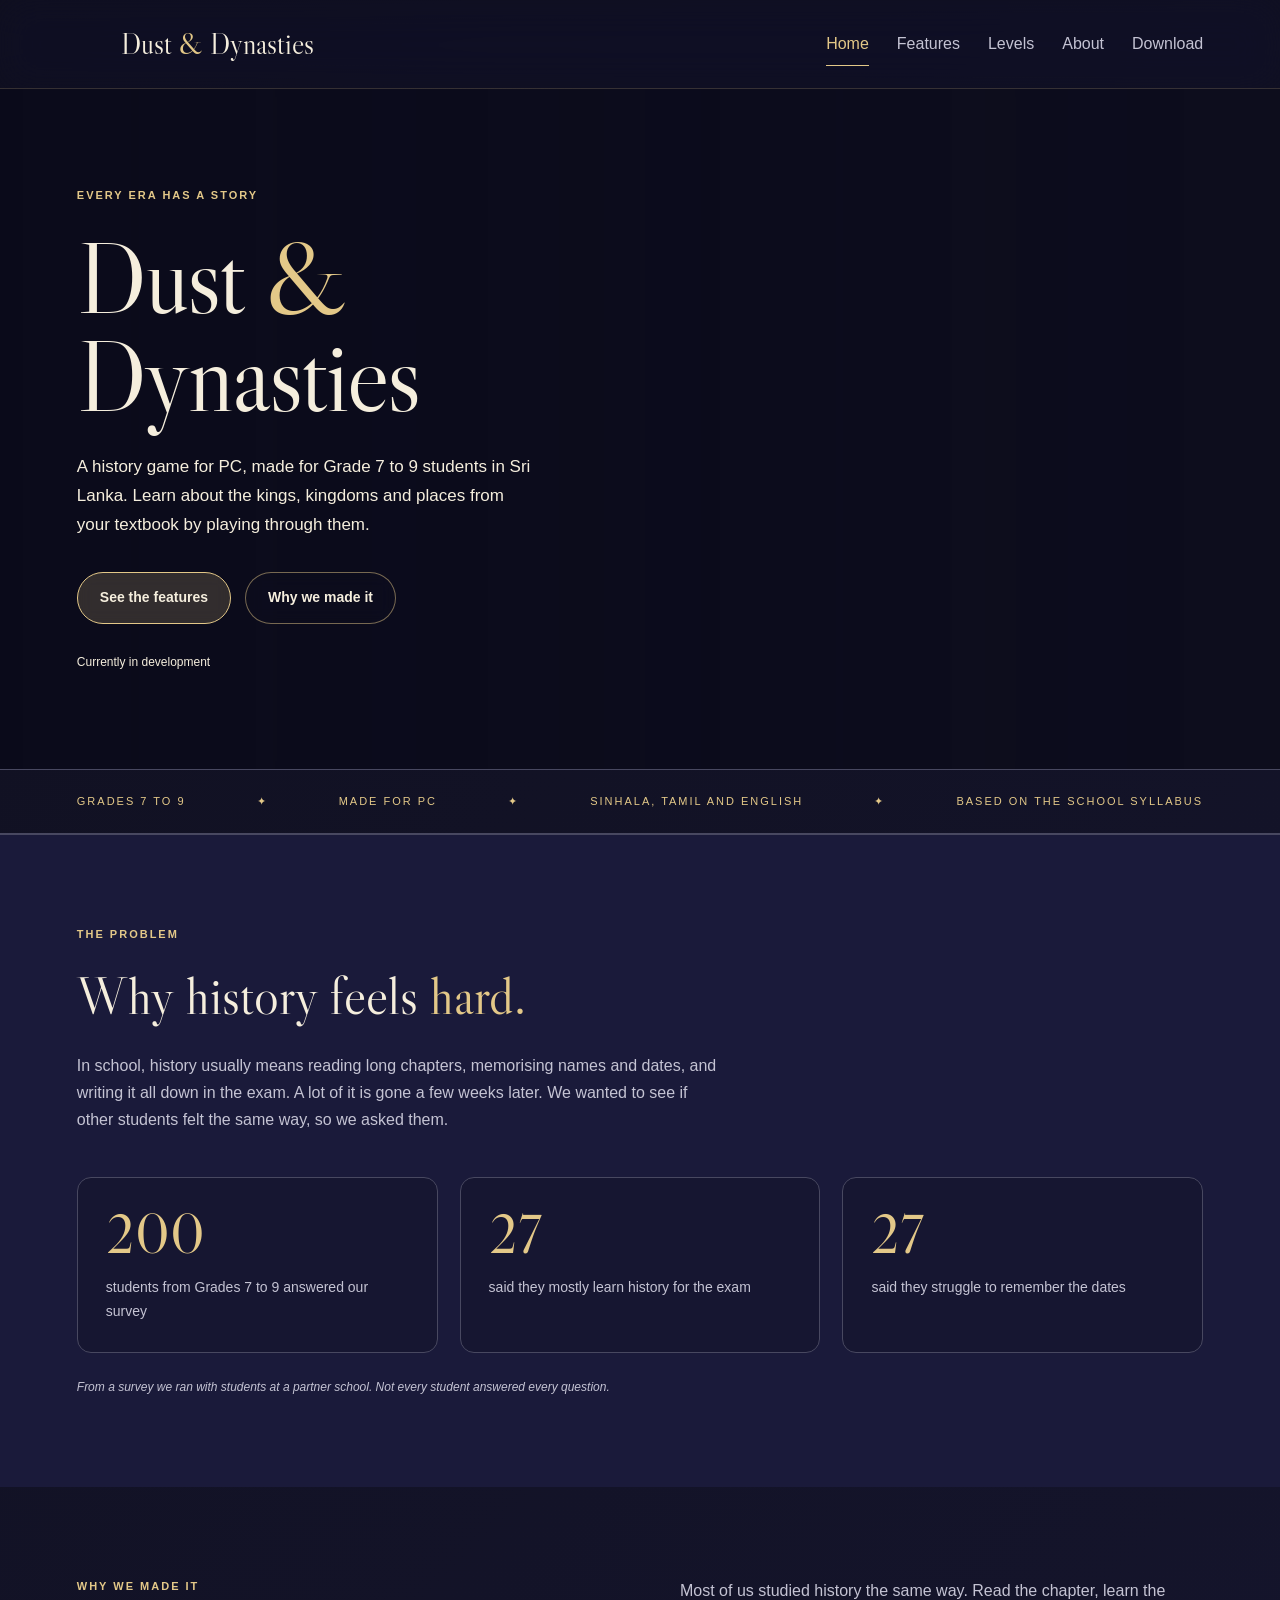
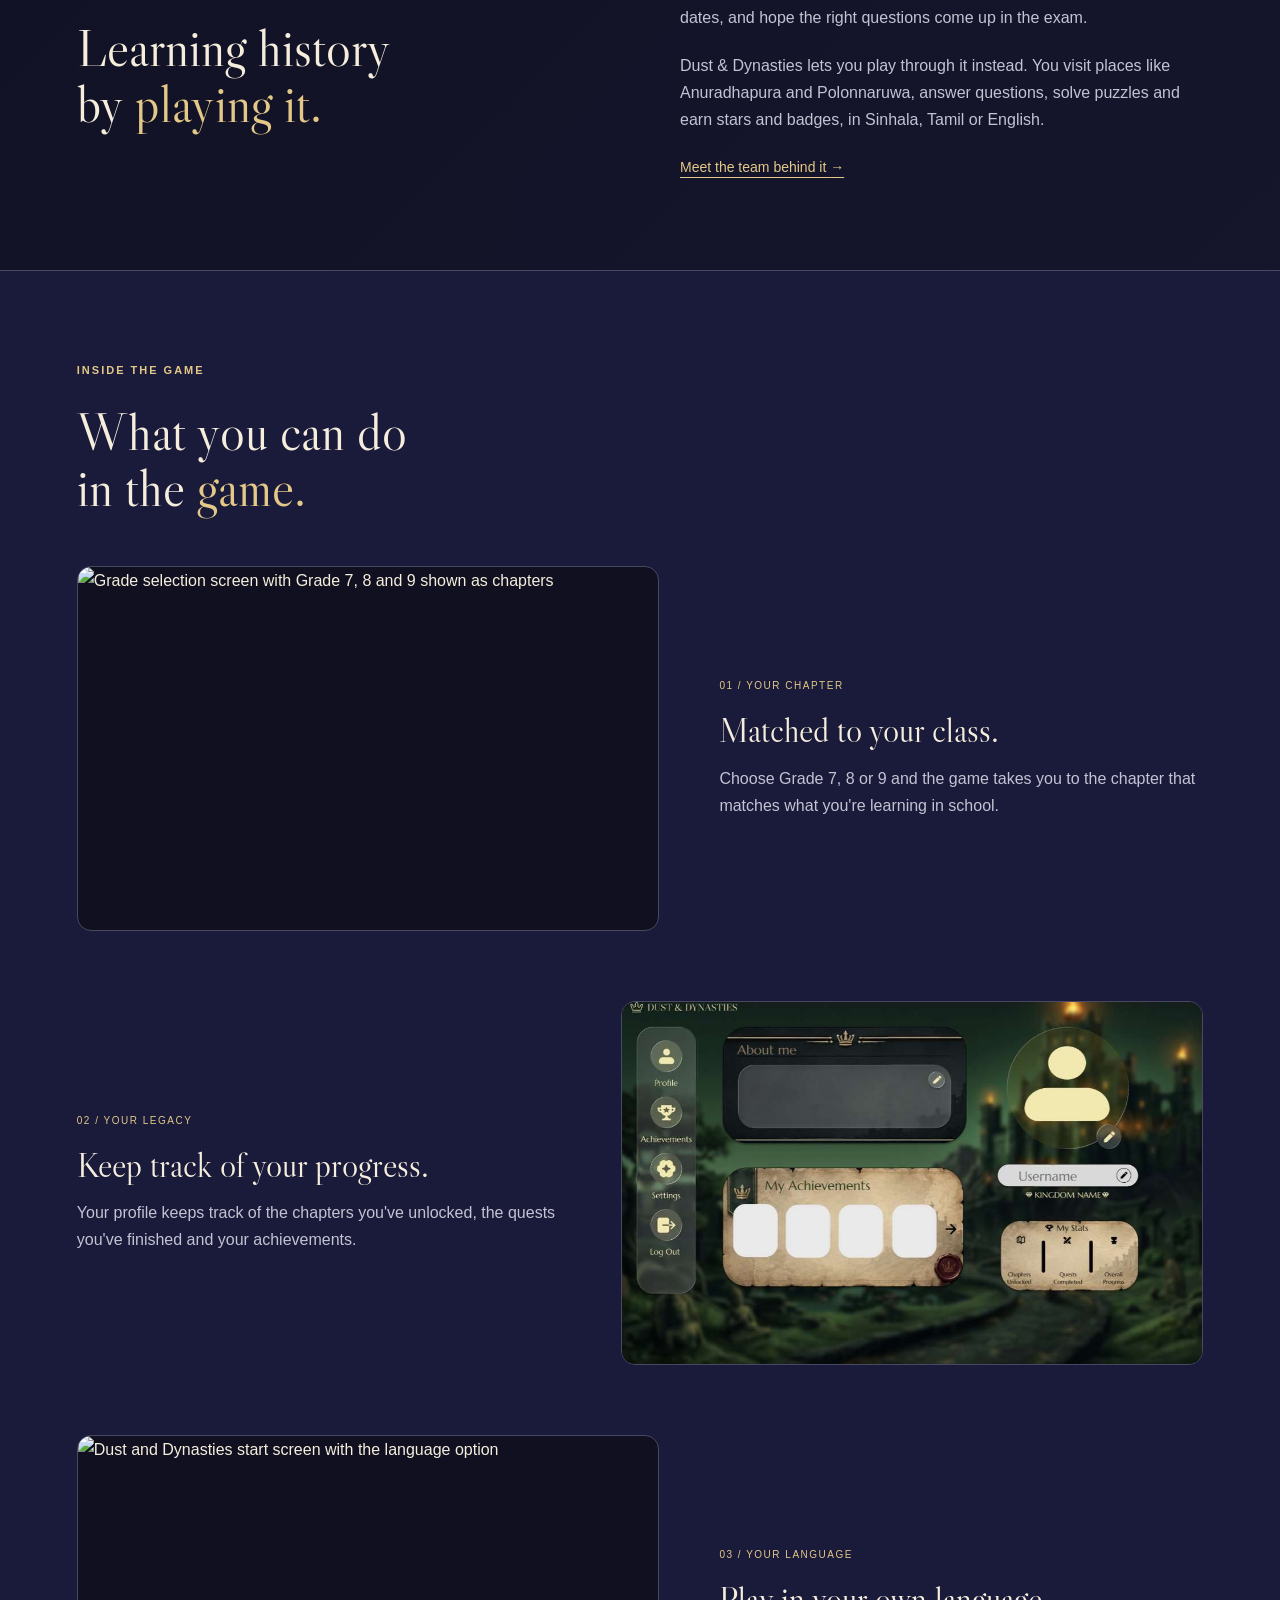
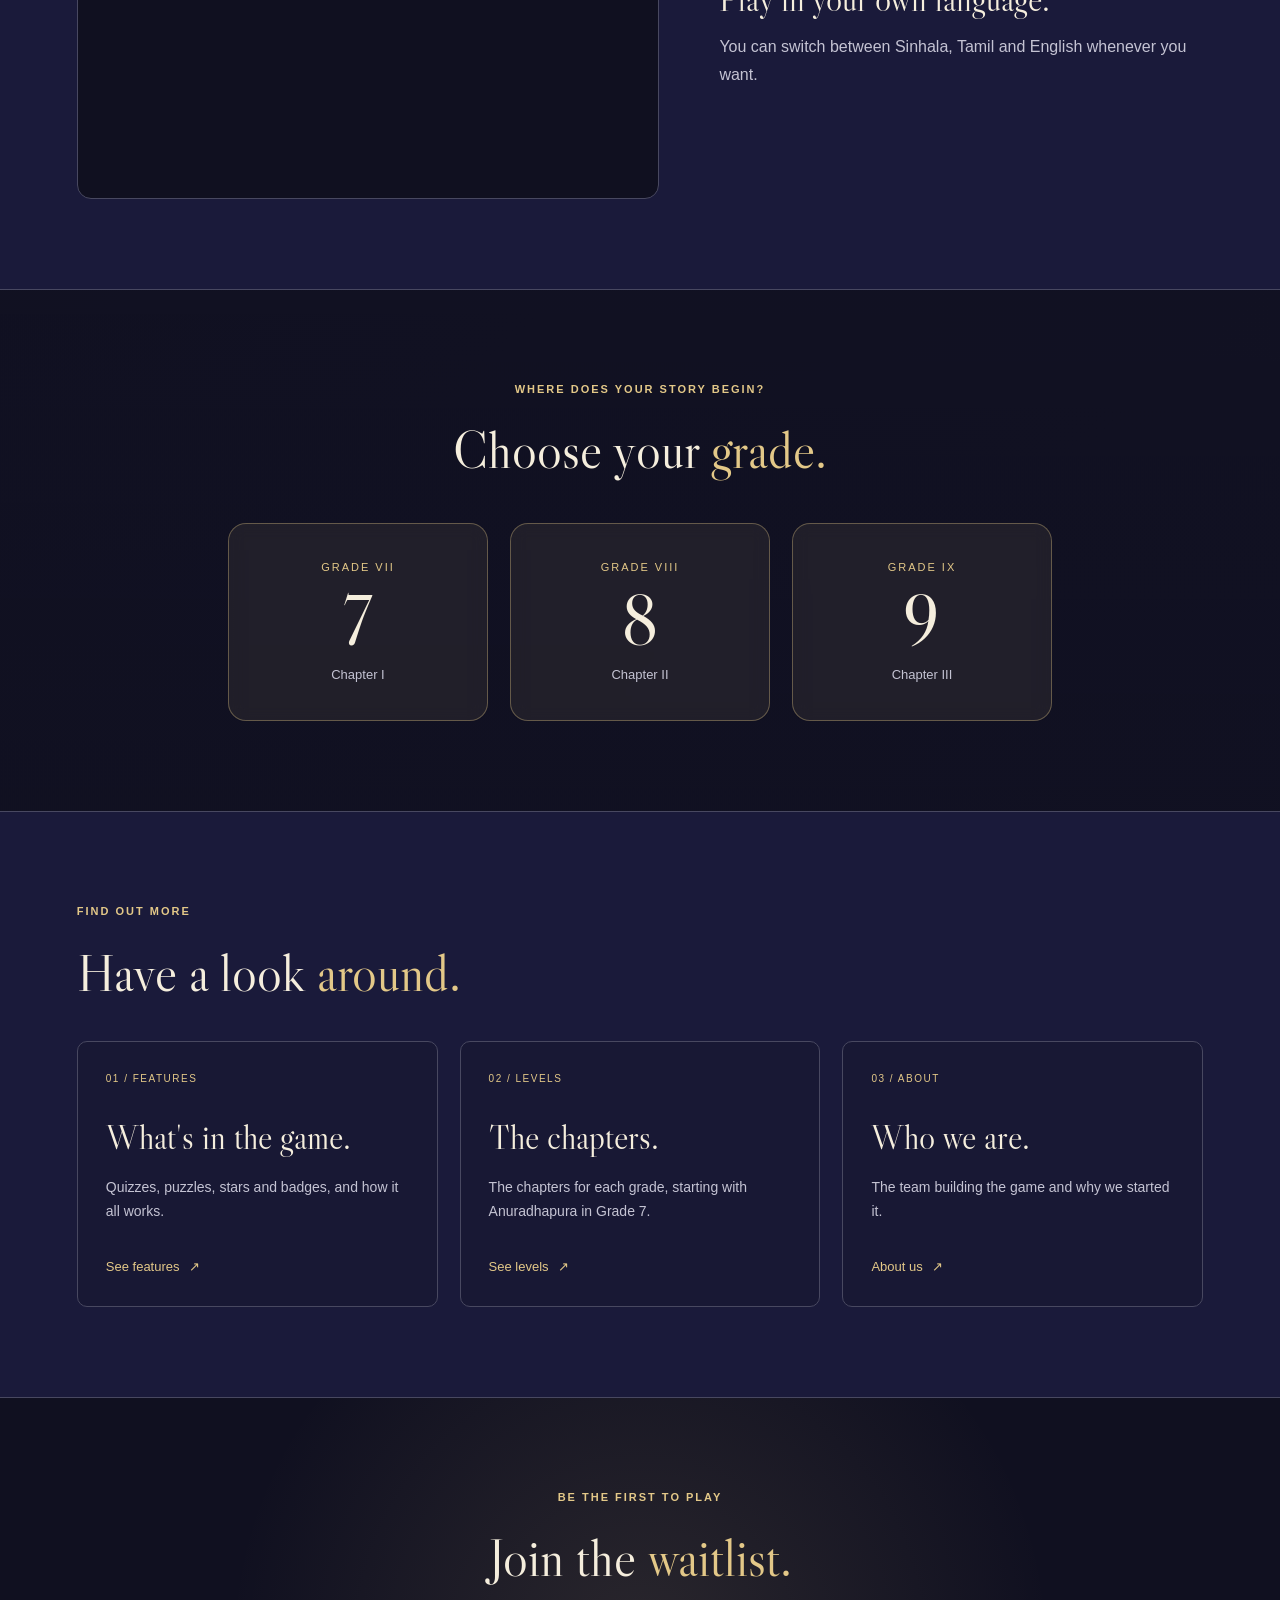
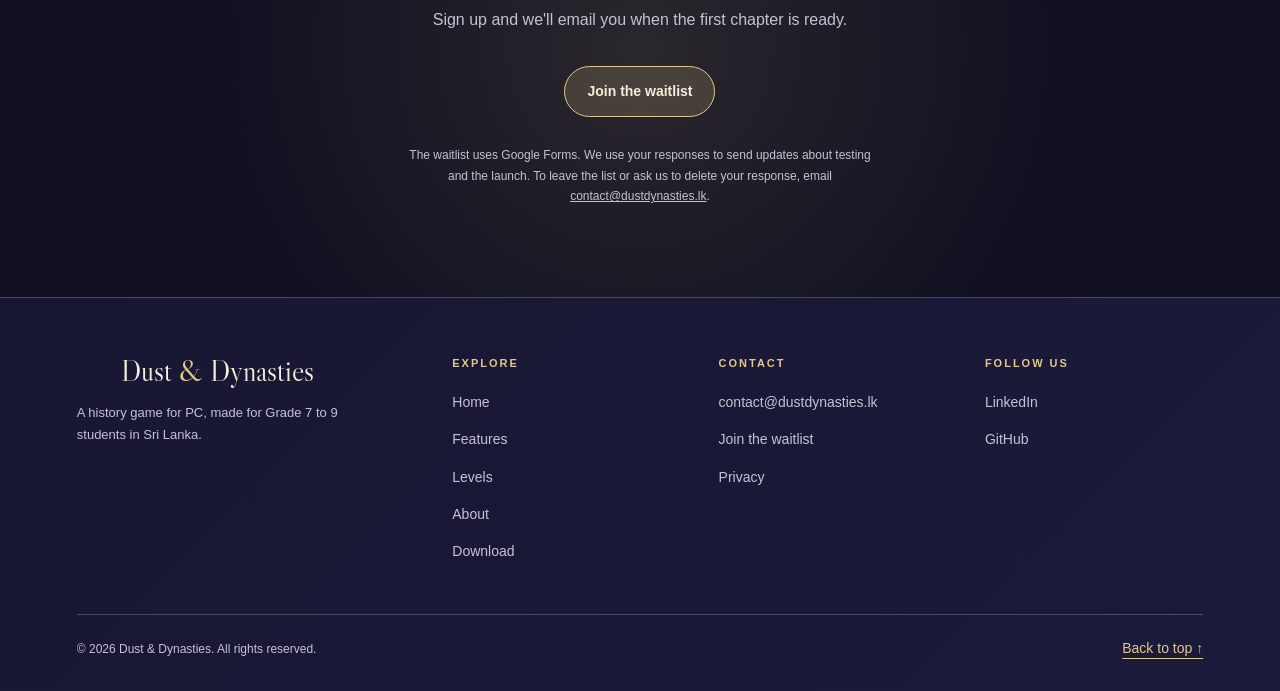
==== commit f0525bb4: "improved the text" ====
--- a/index.html
+++ b/index.html
@@ -85,7 +85,7 @@
                     <h2>Why history feels <span>hard.</span></h2>
                 </div>
 
-                <p class="problem-text reveal">In school, history usually means reading long chapters, memorising names and dates, and writing it all down in the exam. A lot of it is forgotten soon after. We wanted to see if other students felt the same way, so we asked them.</p>
+                <p class="problem-text reveal">In school, history usually means reading long chapters, memorising names and dates, and writing it all down in the exam. A lot of it is gone a few weeks later. We wanted to see if other students felt the same way, so we asked them.</p>
 
                 <div class="stat-row">
                     <div class="stat-card reveal">
@@ -118,7 +118,7 @@
                 <div class="story-copy reveal">
                     <p>Most of us studied history the same way. Read the chapter, learn the dates, and hope the right questions come up in the exam.</p>
 
-                    <p>Dust &amp; Dynasties lets you go through Sri Lankan history yourself. You visit places like Anuradhapura and Polonnaruwa, answer questions, solve puzzles and earn rewards along the way, in Sinhala, Tamil or English.</p>
+                    <p>Dust &amp; Dynasties lets you play through it instead. You visit places like Anuradhapura and Polonnaruwa, answer questions, solve puzzles and earn stars and badges, in Sinhala, Tamil or English.</p>
 
                     <a class="text-link" href="about.html">
                         Meet the team behind it
@@ -143,7 +143,7 @@
                         <div class="feature-copy">
                             <span class="card-number">01 / YOUR CHAPTER</span>
                             <h3>Matched to your class.</h3>
-                            <p>Choose Grade 7, 8 or 9 and the game takes you to the chapter that matches what you are learning in school.</p>
+                            <p>Choose Grade 7, 8 or 9 and the game takes you to the chapter that matches what you're learning in school.</p>
                         </div>
                     </article>
 
@@ -154,7 +154,7 @@
                         <div class="feature-copy">
                             <span class="card-number">02 / YOUR LEGACY</span>
                             <h3>Keep track of your progress.</h3>
-                            <p>Your profile shows the chapters you have finished, the quests you have completed and the badges you have earned.</p>
+                            <p>Your profile keeps track of the chapters you've unlocked, the quests you've finished and your achievements.</p>
                         </div>
                     </article>
 
@@ -211,8 +211,8 @@
                 <div class="card-row">
                     <a class="explore-card reveal" href="features.html">
                         <span class="card-number">01 / FEATURES</span>
-                        <h3>What is in the game.</h3>
-                        <p>Quizzes, puzzles, rewards and everything else the game has.</p>
+                        <h3>What's in the game.</h3>
+                        <p>Quizzes, puzzles, stars and badges, and how it all works.</p>
                         <span class="card-link">
                             See features
                             <span aria-hidden="true">&#8599;</span>
@@ -222,7 +222,7 @@
                     <a class="explore-card reveal" href="levels.html">
                         <span class="card-number">02 / LEVELS</span>
                         <h3>The chapters.</h3>
-                        <p>The places and eras you will explore, starting with Anuradhapura.</p>
+                        <p>The chapters for each grade, starting with Anuradhapura in Grade 7.</p>
                         <span class="card-link">
                             See levels
                             <span aria-hidden="true">&#8599;</span>
@@ -246,7 +246,7 @@
                 <div class="waitlist-box reveal">
                     <p class="eyebrow">Be the first to play</p>
                     <h2>Join the <span>waitlist.</span></h2>
-                    <p class="waitlist-text">Sign up and we will email you when the first chapter is ready to play.</p>
+                    <p class="waitlist-text">Sign up and we'll email you when the first chapter is ready.</p>
 
                     <a class="button button-primary button-glow" href="https://forms.gle/94GLRnpf9ukQ2SD98" target="_blank" rel="noopener">Join the waitlist</a>
 
--- a/css/style.css
+++ b/css/style.css
@@ -1295,4 +1295,181 @@
 
 .privacy-note a {
     overflow-wrap: anywhere;
+}
+
+.team-layout {
+    display: grid;
+    grid-template-columns: repeat(3, 1fr);
+    gap: 28px;
+}
+
+.team-intro {
+    align-self: center;
+    padding-right: 20px;
+}
+
+.team-intro h2 {
+    margin-bottom: 20px;
+}
+
+.team-intro p:not(.eyebrow) {
+    color: var(--muted);
+}
+
+.team-count {
+    display: flex;
+    flex-wrap: wrap;
+    gap: 10px;
+    margin-top: 24px;
+    list-style: none;
+}
+
+.team-count li {
+    padding: 6px 14px;
+    border: 1px solid rgba(227, 200, 136, 0.3);
+    border-radius: 20px;
+    background: rgba(227, 200, 136, 0.08);
+    color: var(--gold);
+    font-size: 12px;
+}
+
+.team-card {
+    --accent: #24584A;
+    display: flex;
+    flex-direction: column;
+    padding: 14px 14px 24px;
+    border: 1px solid rgba(227, 200, 136, 0.25);
+    border-radius: 18px;
+    background: linear-gradient(160deg, var(--accent), var(--surface) 80%);
+    transition:
+        border-color 0.25s ease,
+        box-shadow 0.25s ease;
+}
+
+.team-card:nth-of-type(2) {
+    --accent: #24427A;
+}
+
+.team-card:nth-of-type(3) {
+    --accent: #6E2534;
+}
+
+.team-card:nth-of-type(4) {
+    --accent: #4F2D6B;
+}
+
+.team-card:nth-of-type(5) {
+    --accent: #6E5224;
+}
+
+.team-photo-frame {
+    position: relative;
+    margin: 0 10px 24px 0;
+}
+
+.team-photo-frame::before {
+    content: "";
+    position: absolute;
+    inset: 10px -10px -10px 10px;
+    border: 2px solid var(--gold);
+    border-radius: 14px;
+    opacity: 0.6;
+}
+
+.team-photo {
+    position: relative;
+    width: 100%;
+    aspect-ratio: 4 / 3;
+    object-fit: cover;
+    object-position: center 20%;
+    border-radius: 14px;
+}
+
+.team-info {
+    padding: 0 8px;
+}
+
+.team-info h3 {
+    font-size: 26px;
+    margin-bottom: 8px;
+}
+
+.team-role {
+    margin-bottom: 12px;
+    color: var(--gold);
+    font-size: 11px;
+    letter-spacing: 2px;
+    text-transform: uppercase;
+}
+
+.team-info p:last-child {
+    color: rgba(245, 238, 221, 0.8);
+    font-size: 14px;
+    line-height: 1.6;
+}
+
+@media (hover: hover) {
+    .team-card:hover {
+        border-color: var(--gold);
+        box-shadow: 0 0 24px rgba(227, 200, 136, 0.2);
+    }
+}
+
+@media (max-width: 1000px) {
+    .team-layout {
+        grid-template-columns: repeat(2, 1fr);
+    }
+
+    .team-intro {
+        padding-right: 0;
+    }
+}
+
+@media (max-width: 700px) {
+    .team-layout {
+        grid-template-columns: 1fr;
+        gap: 18px;
+    }
+
+    .team-card {
+        flex-direction: row;
+        align-items: center;
+        gap: 16px;
+        padding: 14px;
+    }
+
+    .team-photo-frame {
+        flex: 0 0 100px;
+        margin: 0 6px 6px 0;
+    }
+
+    .team-photo-frame::before {
+        inset: 6px -6px -6px 6px;
+        border-radius: 12px;
+    }
+
+    .team-photo {
+        aspect-ratio: 1 / 1;
+        border-radius: 12px;
+    }
+
+    .team-info {
+        min-width: 0;
+        padding: 0;
+    }
+
+    .team-info h3 {
+        font-size: 21px;
+        margin-bottom: 4px;
+    }
+
+    .team-role {
+        margin-bottom: 6px;
+        font-size: 10px;
+        letter-spacing: 1px;
+    }
+
+    .team-info p:last-child {
+        font-size: 13px;
+    }
 }
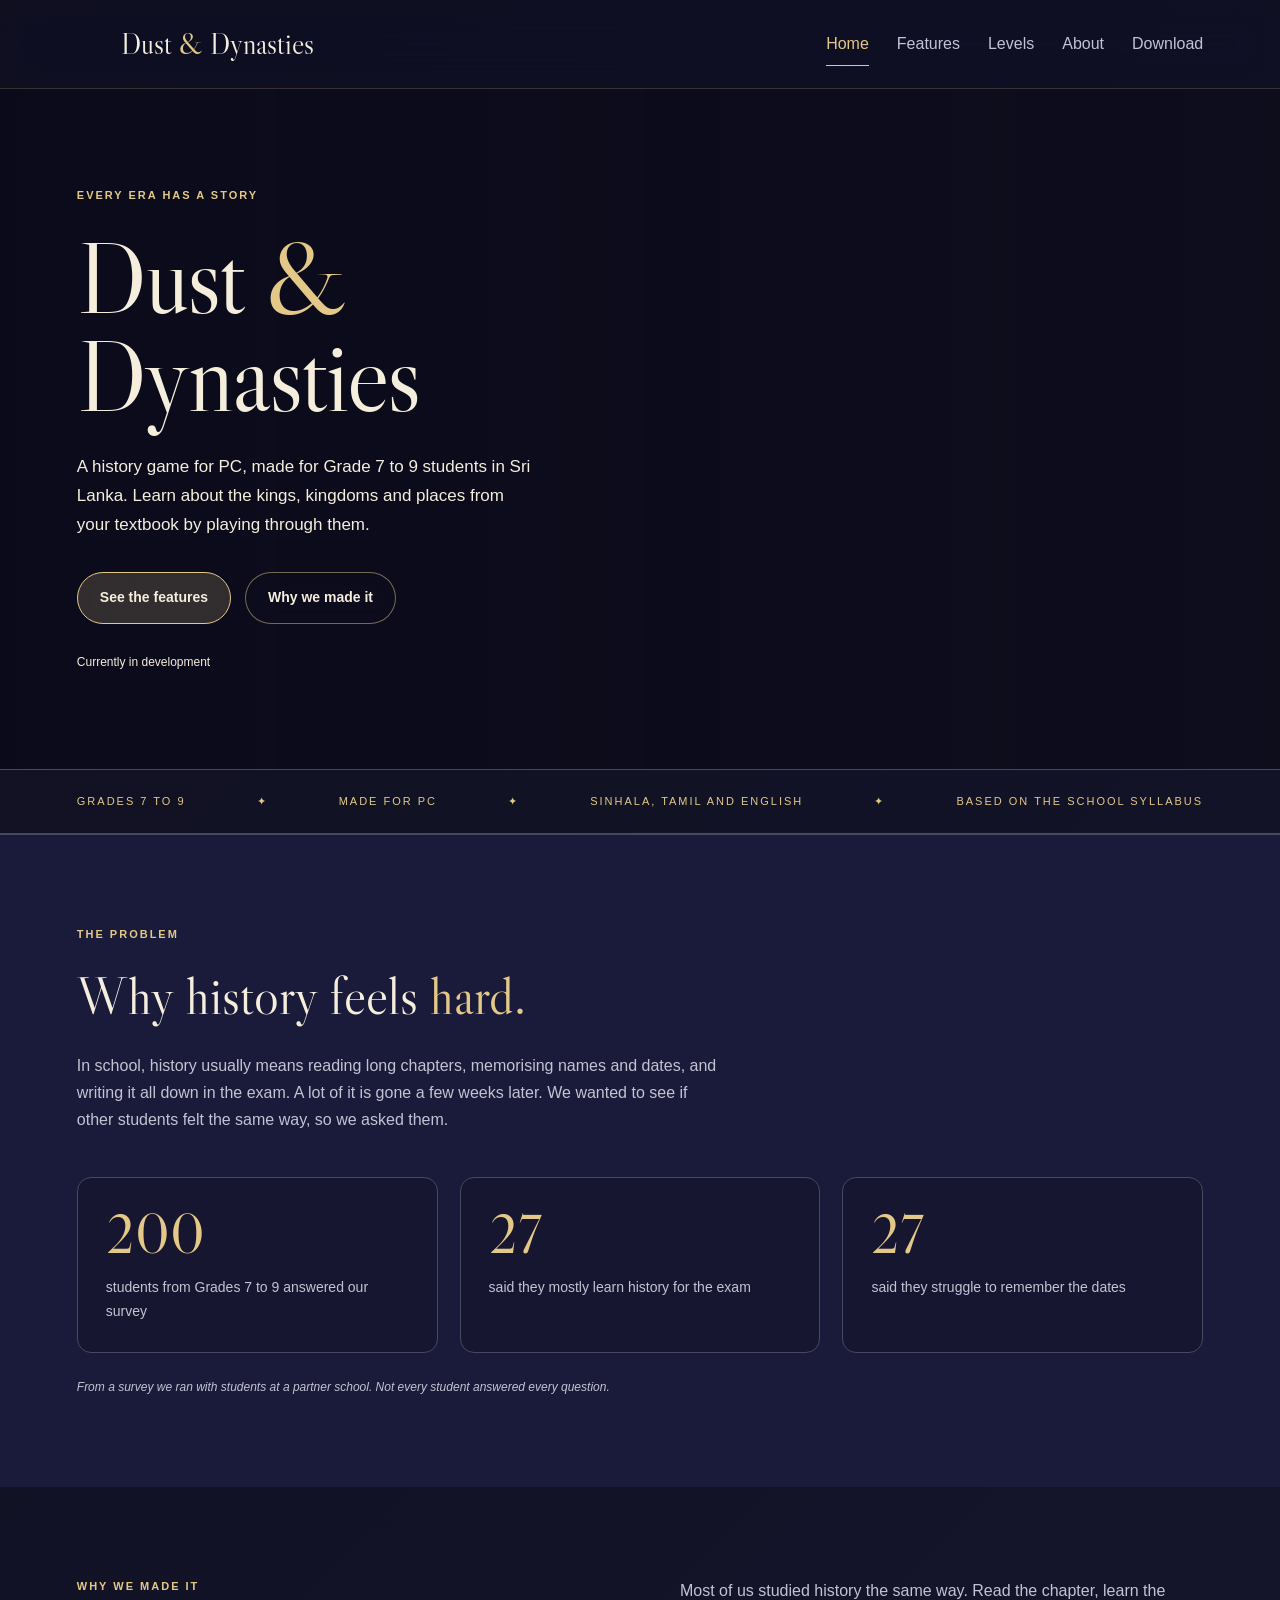
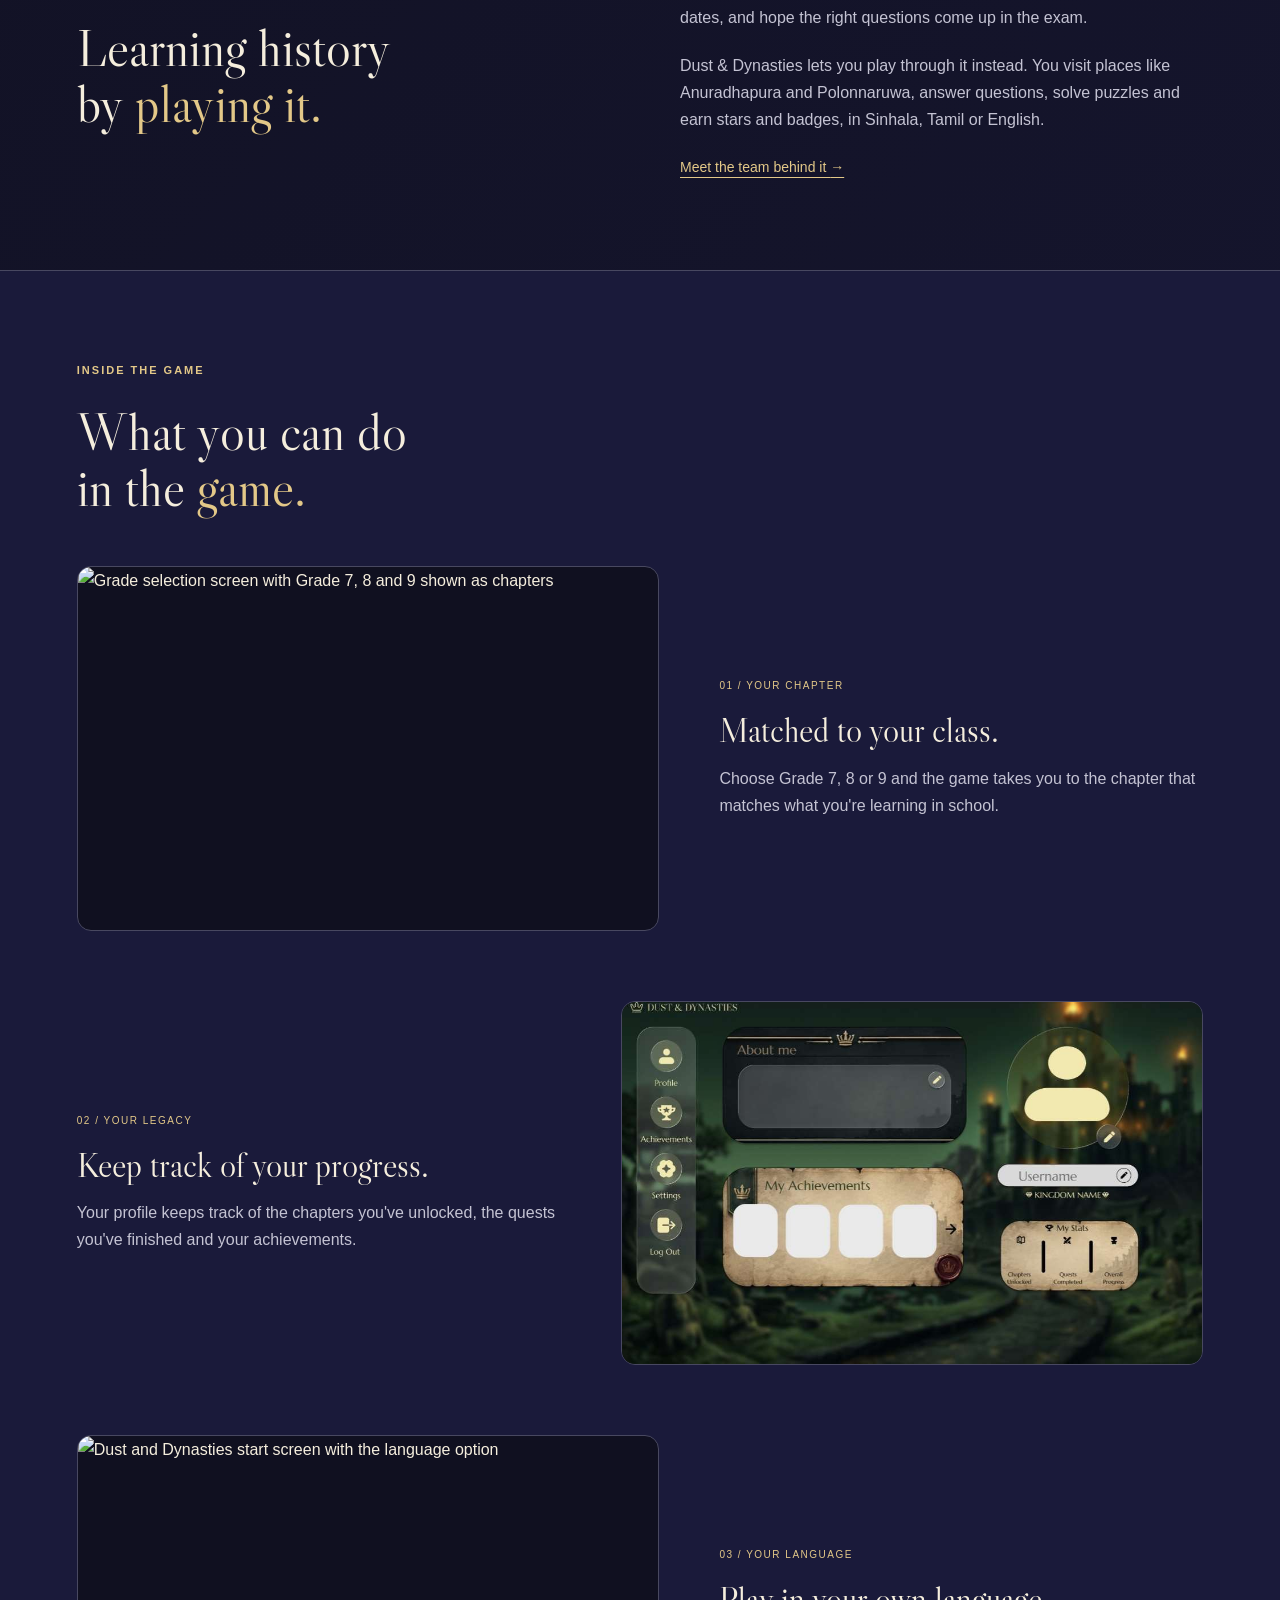
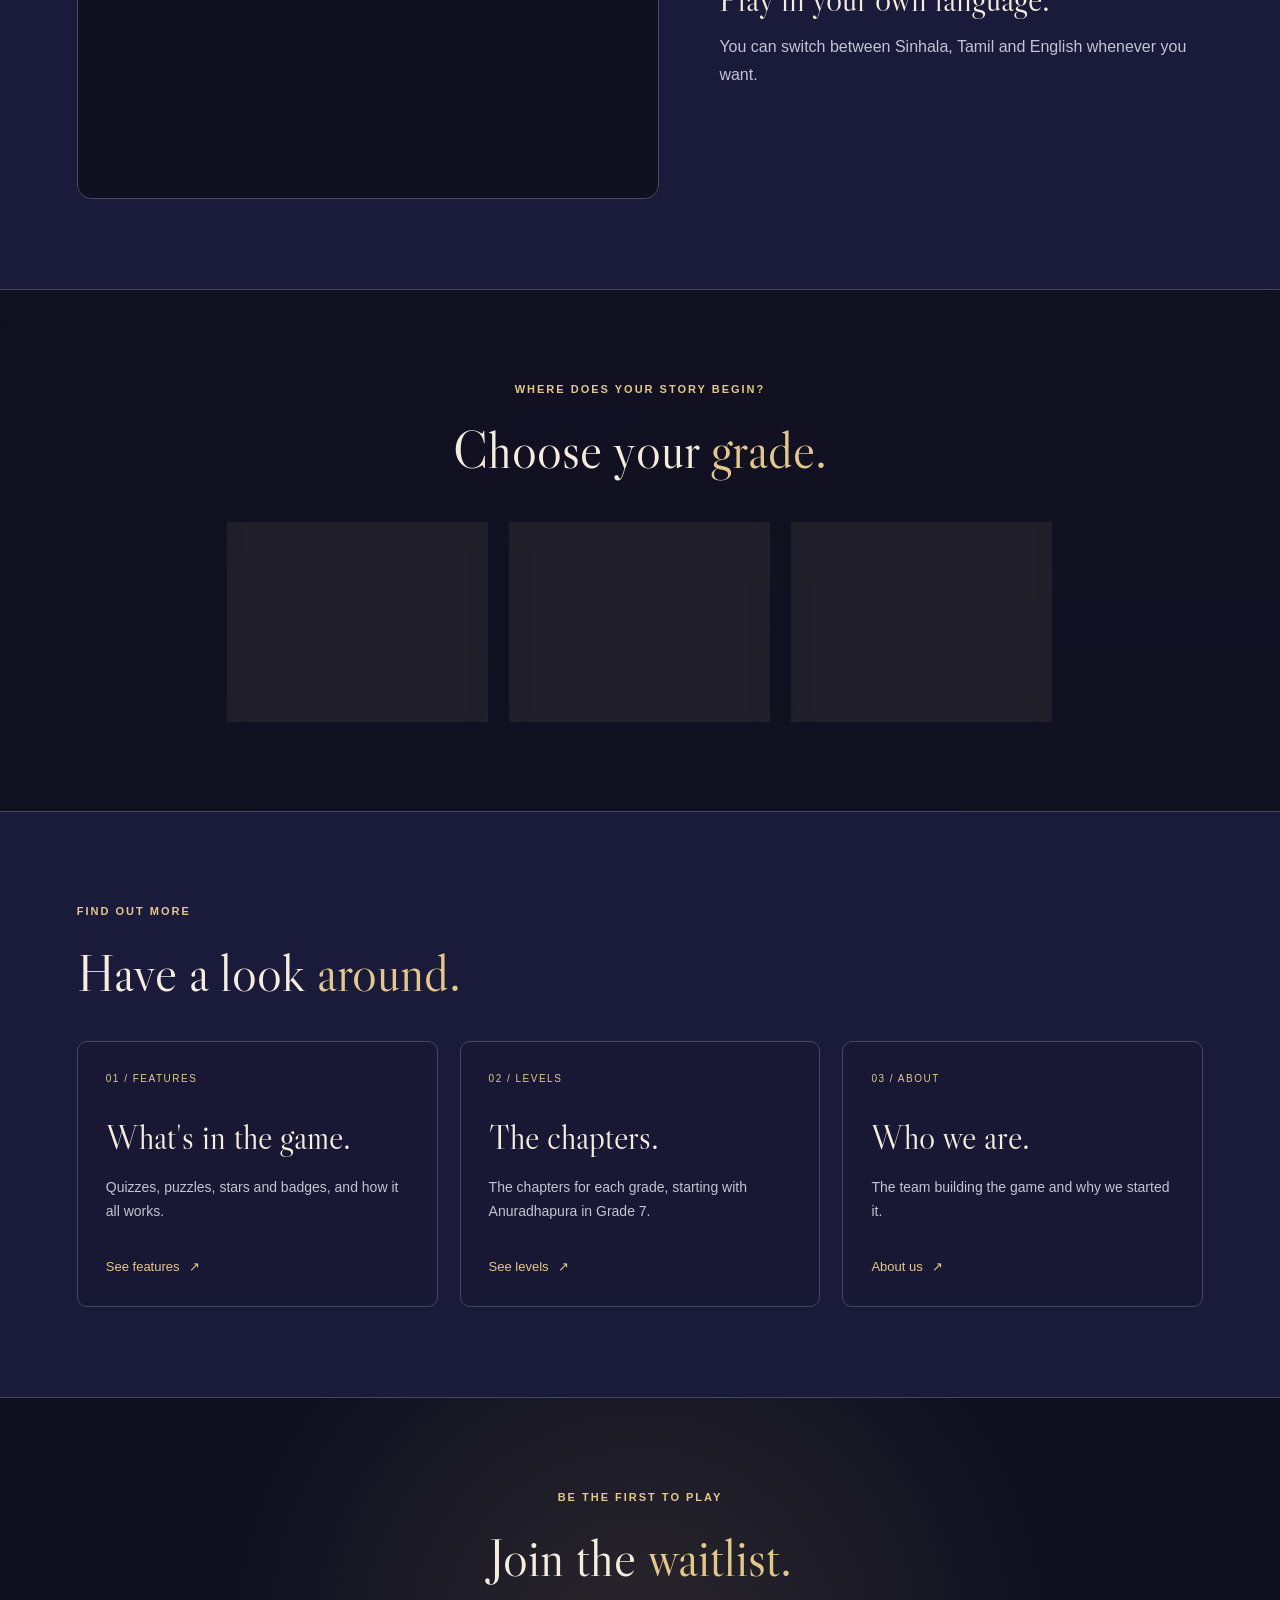
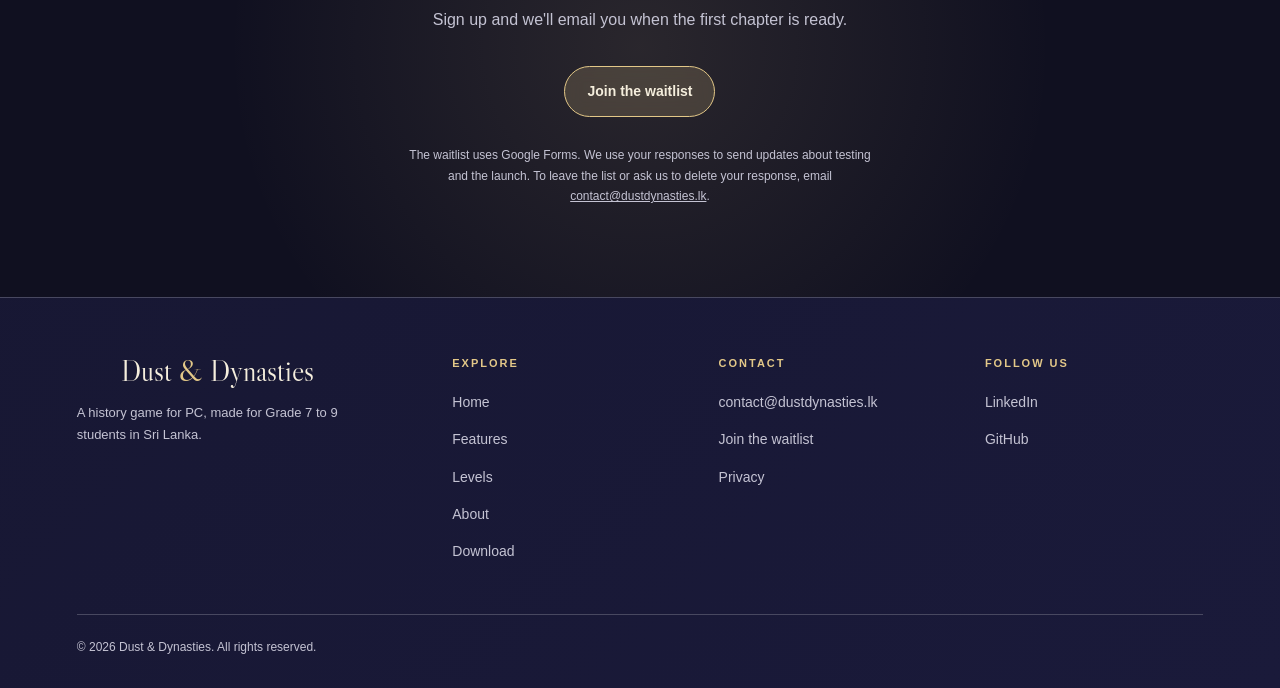
==== commit 116870a0: "added back to top button" ====
--- a/index.html
+++ b/index.html
@@ -21,8 +21,8 @@
     <meta name="twitter:title" content="Dust &amp; Dynasties | Every era has a story">
     <meta name="twitter:description" content="A Sri Lankan history game for PC, made for Grade 7 to 9 students. Join the waitlist to hear when it launches.">
     <meta name="twitter:image" content="https://dustdynasties.lk/images/social-preview.jpg">
-    <link rel="stylesheet" href="css/style.css?v=20">
-    <script src="js/script.js?v=14" defer></script>
+    <link rel="stylesheet" href="css/style.css?v=23">
+    <script src="js/script.js?v=18" defer></script>
 </head>
 <body>
     <a class="skip-link" href="#main-content">Skip to content</a>
@@ -300,8 +300,13 @@
 
         <div class="container footer-bottom">
             <p>&copy; 2026 Dust &amp; Dynasties. All rights reserved.</p>
-            <a class="text-link" href="#main-content">Back to top &#8593;</a>
         </div>
     </footer>
+
+    <a class="back-to-top" href="#main-content" aria-label="Back to top">
+        <svg viewBox="0 0 24 24" width="20" height="20" aria-hidden="true">
+            <path d="M6 15l6-6 6 6" fill="none" stroke="currentColor" stroke-width="2" stroke-linecap="round" stroke-linejoin="round"/>
+        </svg>
+    </a>
 </body>
 </html>
--- a/css/style.css
+++ b/css/style.css
@@ -1472,4 +1472,53 @@
     .team-info p:last-child {
         font-size: 13px;
     }
+}
+
+.back-to-top {
+    position: fixed;
+    right: 24px;
+    bottom: 24px;
+    z-index: 90;
+    display: flex;
+    align-items: center;
+    justify-content: center;
+    width: 48px;
+    height: 48px;
+    border: 1px solid rgba(227, 200, 136, 0.5);
+    border-radius: 12px;
+    background-color: rgba(26, 26, 58, 0.9);
+    color: var(--gold);
+    box-shadow: 0 8px 24px rgba(0, 0, 0, 0.35);
+    backdrop-filter: blur(8px);
+    opacity: 0;
+    visibility: hidden;
+    transform: translateY(12px);
+    transition:
+        opacity 0.3s ease,
+        visibility 0.3s ease,
+        transform 0.3s ease,
+        background-color 0.2s ease,
+        color 0.2s ease;
+}
+
+.back-to-top.is-visible {
+    opacity: 1;
+    visibility: visible;
+    transform: translateY(0);
+}
+
+@media (hover: hover) {
+    .back-to-top:hover {
+        background-color: var(--gold);
+        color: var(--background);
+    }
+}
+
+@media (max-width: 700px) {
+    .back-to-top {
+        right: 16px;
+        bottom: 16px;
+        width: 44px;
+        height: 44px;
+    }
 }
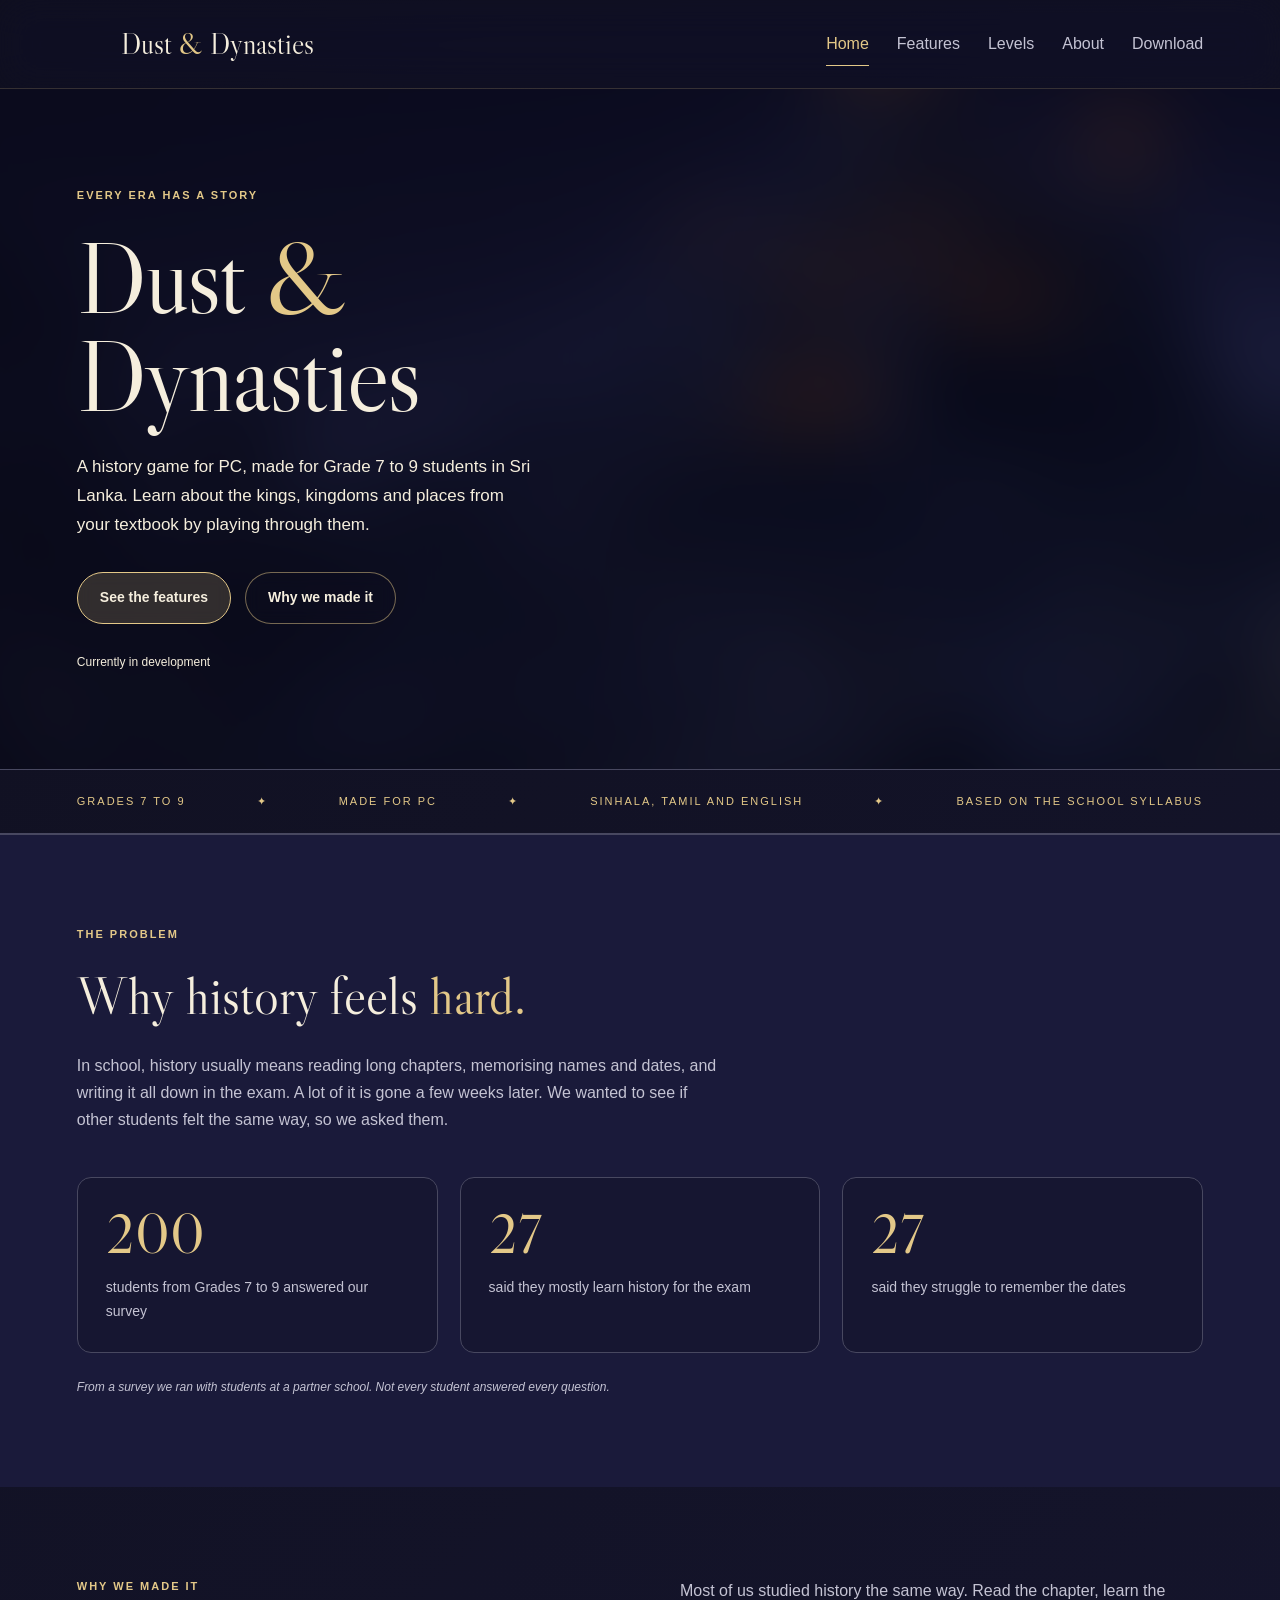
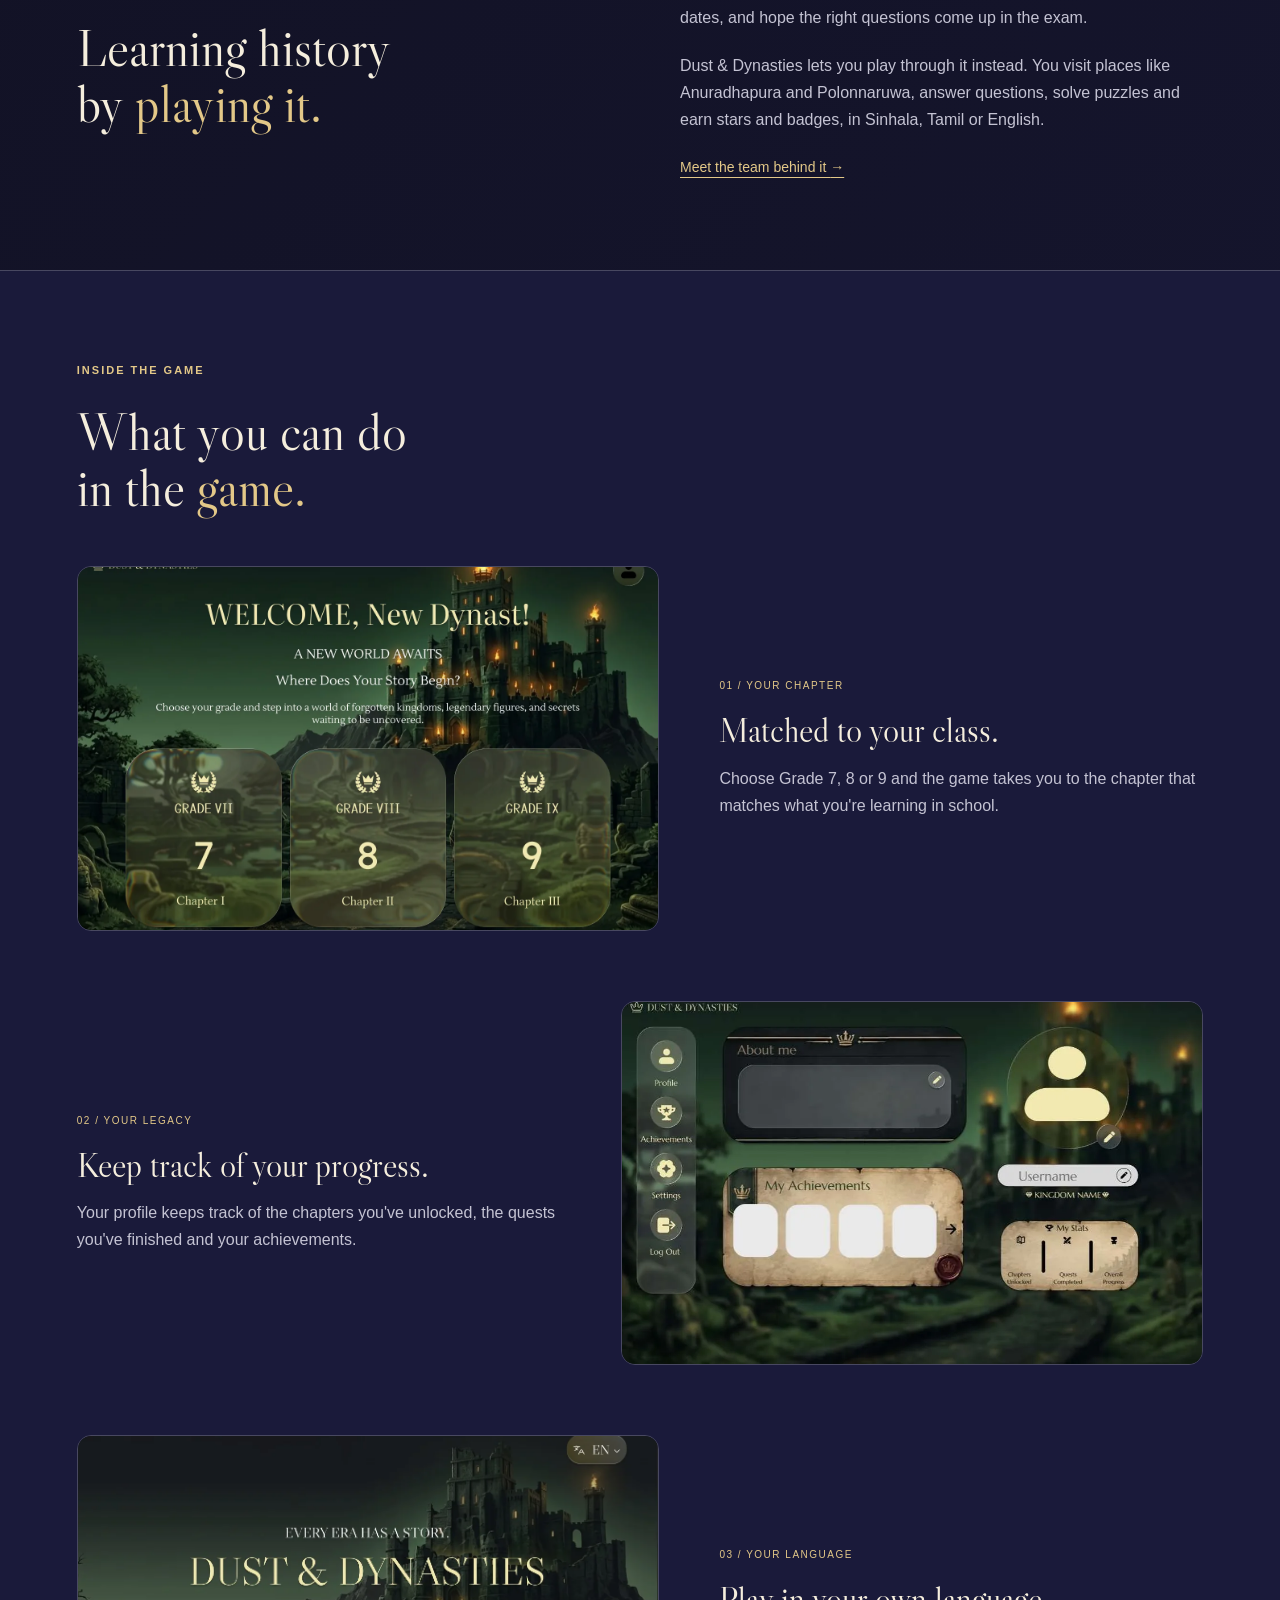
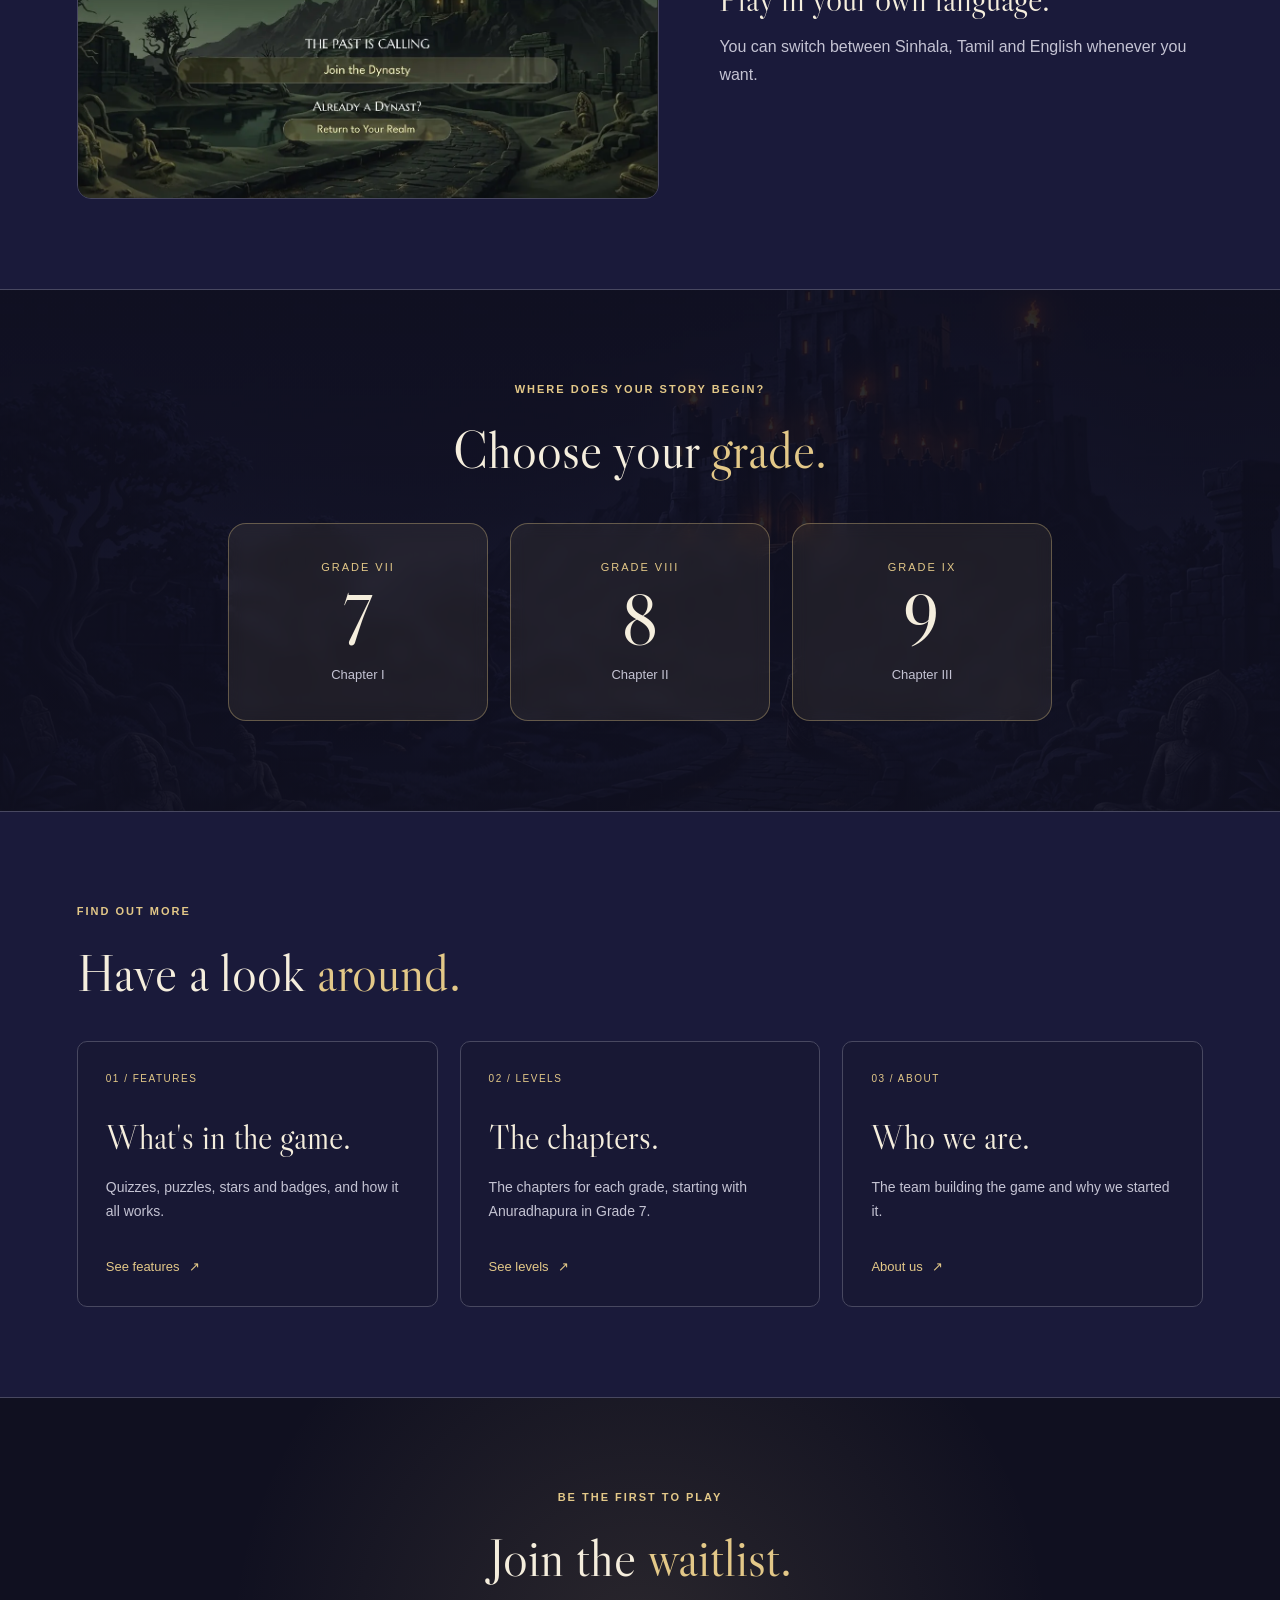
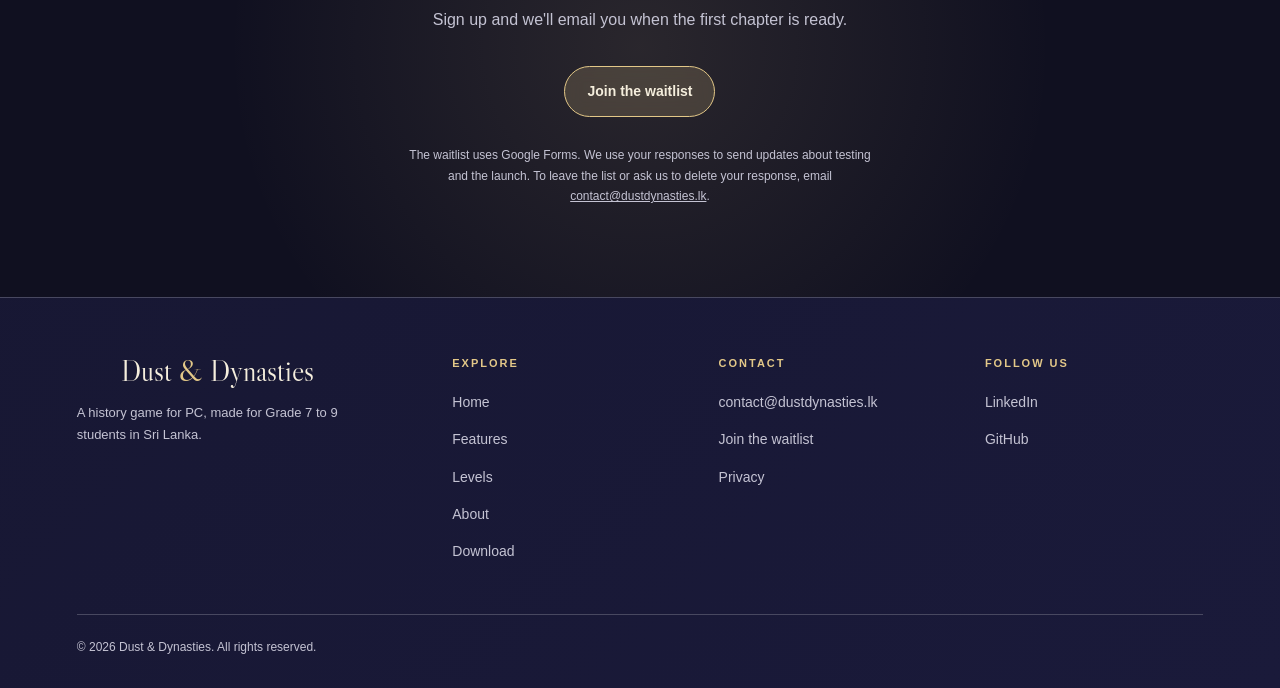
==== commit cce110de: "getting the html files to work with webp" ====
--- a/index.html
+++ b/index.html
@@ -21,7 +21,7 @@
     <meta name="twitter:title" content="Dust &amp; Dynasties | Every era has a story">
     <meta name="twitter:description" content="A Sri Lankan history game for PC, made for Grade 7 to 9 students. Join the waitlist to hear when it launches.">
     <meta name="twitter:image" content="https://dustdynasties.lk/images/social-preview.jpg">
-    <link rel="stylesheet" href="css/style.css?v=23">
+    <link rel="stylesheet" href="css/style.css?v=25">
     <script src="js/script.js?v=18" defer></script>
 </head>
 <body>
@@ -138,7 +138,7 @@
                 <div class="feature-list">
                     <article class="feature reveal">
                         <div class="feature-img">
-                            <img src="images/screen-grades.png" alt="Grade selection screen with Grade 7, 8 and 9 shown as chapters">
+                            <img src="images/screen-grades.webp" alt="Grade selection screen with Grade 7, 8 and 9 shown as chapters">
                         </div>
                         <div class="feature-copy">
                             <span class="card-number">01 / YOUR CHAPTER</span>
@@ -149,7 +149,7 @@
 
                     <article class="feature reveal">
                         <div class="feature-img">
-                            <img src="images/screen-profile.jpg" alt="Player profile with achievements, chapters unlocked and quests completed">
+                            <img src="images/screen-profile.webp" alt="Player profile with achievements, chapters unlocked and quests completed">
                         </div>
                         <div class="feature-copy">
                             <span class="card-number">02 / YOUR LEGACY</span>
@@ -160,7 +160,7 @@
 
                     <article class="feature reveal">
                         <div class="feature-img">
-                            <img src="images/screen-start.png" alt="Dust and Dynasties start screen with the language option">
+                            <img src="images/screen-start.webp" alt="Dust and Dynasties start screen with the language option">
                         </div>
                         <div class="feature-copy">
                             <span class="card-number">03 / YOUR LANGUAGE</span>
--- a/css/style.css
+++ b/css/style.css
@@ -203,7 +203,7 @@
             rgba(10, 10, 26, 0.85),
             rgba(10, 10, 26, 0.45)
         ),
-        url("../images/home-background.jpg");
+        url("../images/home-background.webp");
     background-size: cover;
     background-position: center;
     background-repeat: no-repeat;
@@ -463,7 +463,7 @@
             rgba(16, 16, 32, 0.88),
             rgba(16, 16, 32, 0.92)
         ),
-        url("../images/home-background.jpg");
+        url("../images/home-background.webp");
     background-size: cover;
     background-position: center;
     border-top: 1px solid var(--border);
@@ -990,7 +990,7 @@
                 rgba(10, 10, 26, 0.65),
                 rgba(10, 10, 26, 0.85)
             ),
-            url("../images/home-background.jpg");
+            url("../images/home-background.webp");
     }
 
     .intro h1 {
@@ -1521,4 +1521,66 @@
         width: 44px;
         height: 44px;
     }
+}
+
+.faq-list {
+    max-width: 760px;
+    margin: 44px auto 0;
+    border-top: 1px solid var(--border);
+}
+
+.faq-item {
+    border-bottom: 1px solid var(--border);
+}
+
+.faq-item summary {
+    display: flex;
+    justify-content: space-between;
+    align-items: center;
+    gap: 20px;
+    padding: 22px 4px;
+    cursor: pointer;
+    list-style: none;
+    font-family: var(--heading-font);
+    font-size: 24px;
+    transition: color 0.2s ease;
+}
+
+.faq-item summary::-webkit-details-marker {
+    display: none;
+}
+
+.faq-item summary::after {
+    content: "+";
+    flex-shrink: 0;
+    color: var(--gold);
+    font-family: Arial, sans-serif;
+    font-size: 26px;
+    line-height: 1;
+    transition: transform 0.25s ease;
+}
+
+.faq-item[open] summary::after {
+    transform: rotate(45deg);
+}
+
+.faq-item summary:hover {
+    color: var(--gold);
+}
+
+.faq-item summary:focus-visible {
+    outline: 3px solid var(--gold);
+    outline-offset: 4px;
+}
+
+.faq-item p {
+    max-width: 640px;
+    padding: 0 4px 22px;
+    color: var(--muted);
+}
+
+@media (max-width: 700px) {
+    .faq-item summary {
+        font-size: 20px;
+    }
 }
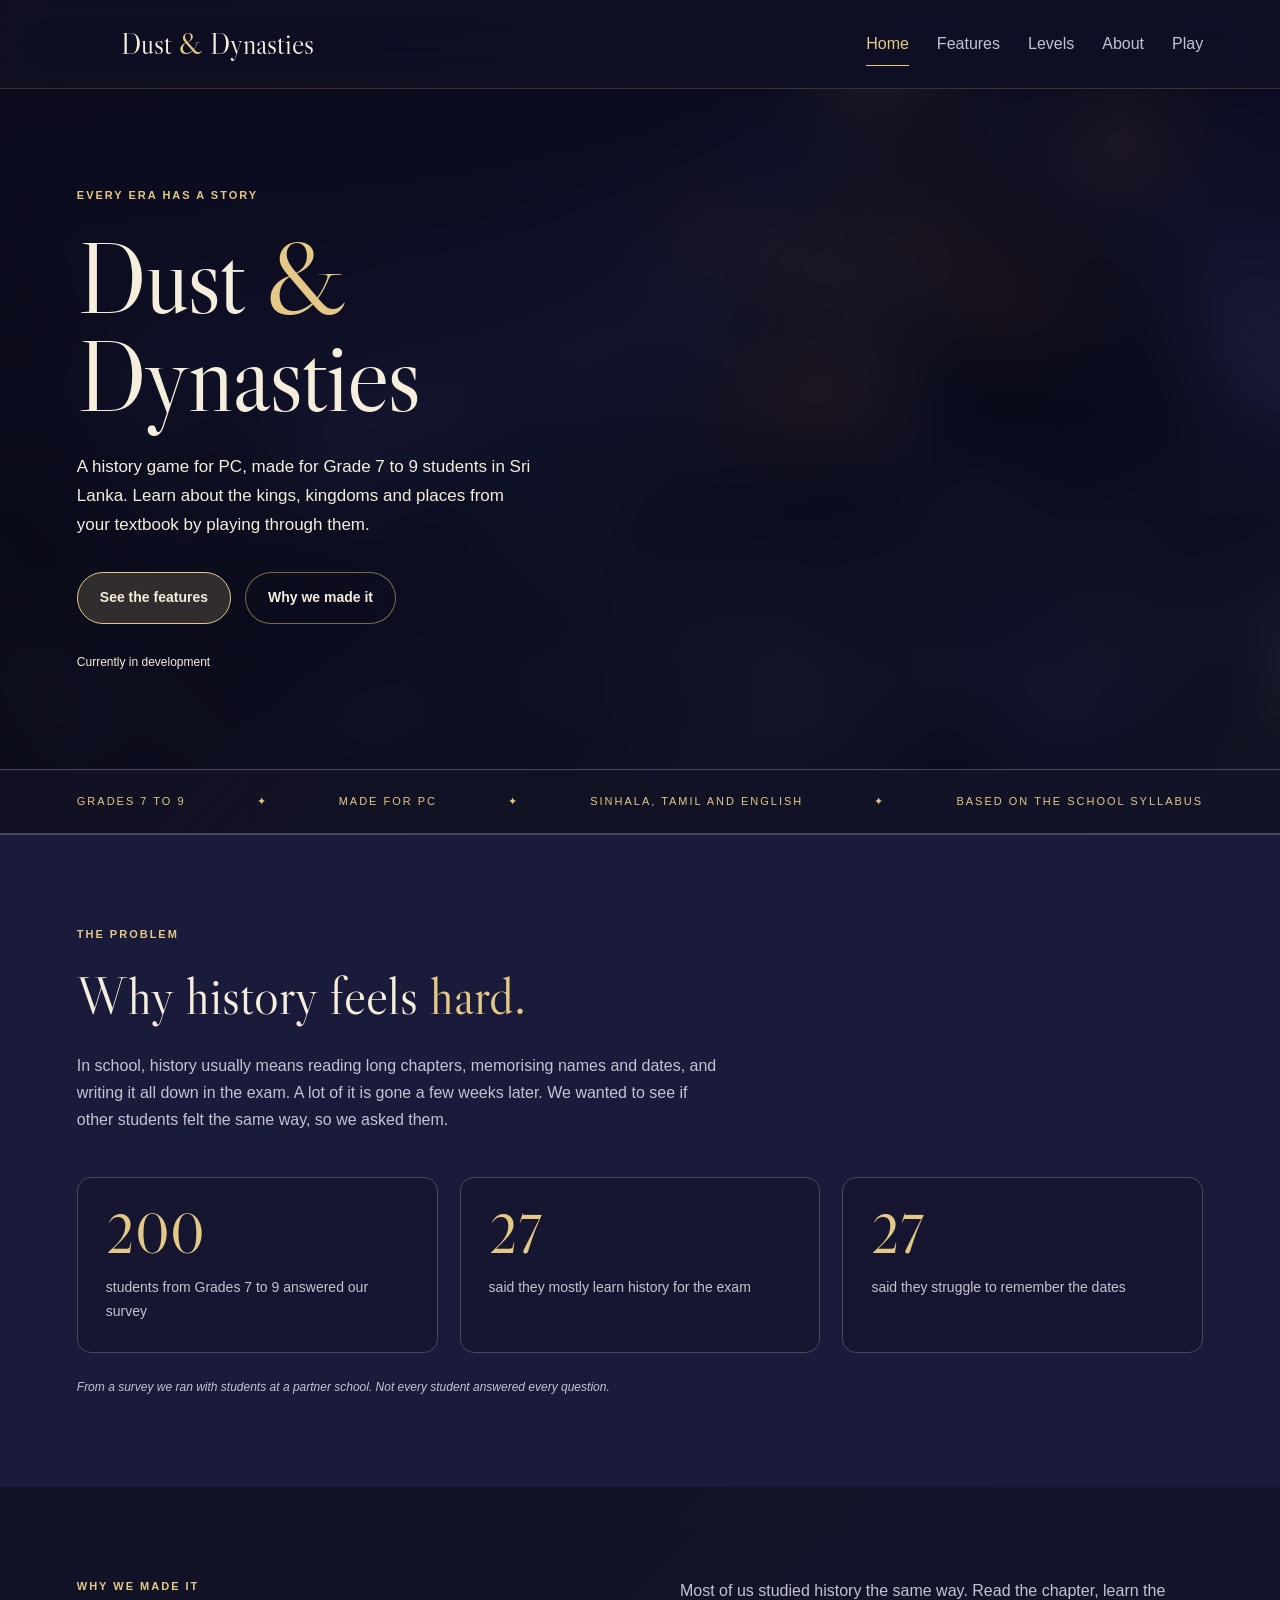
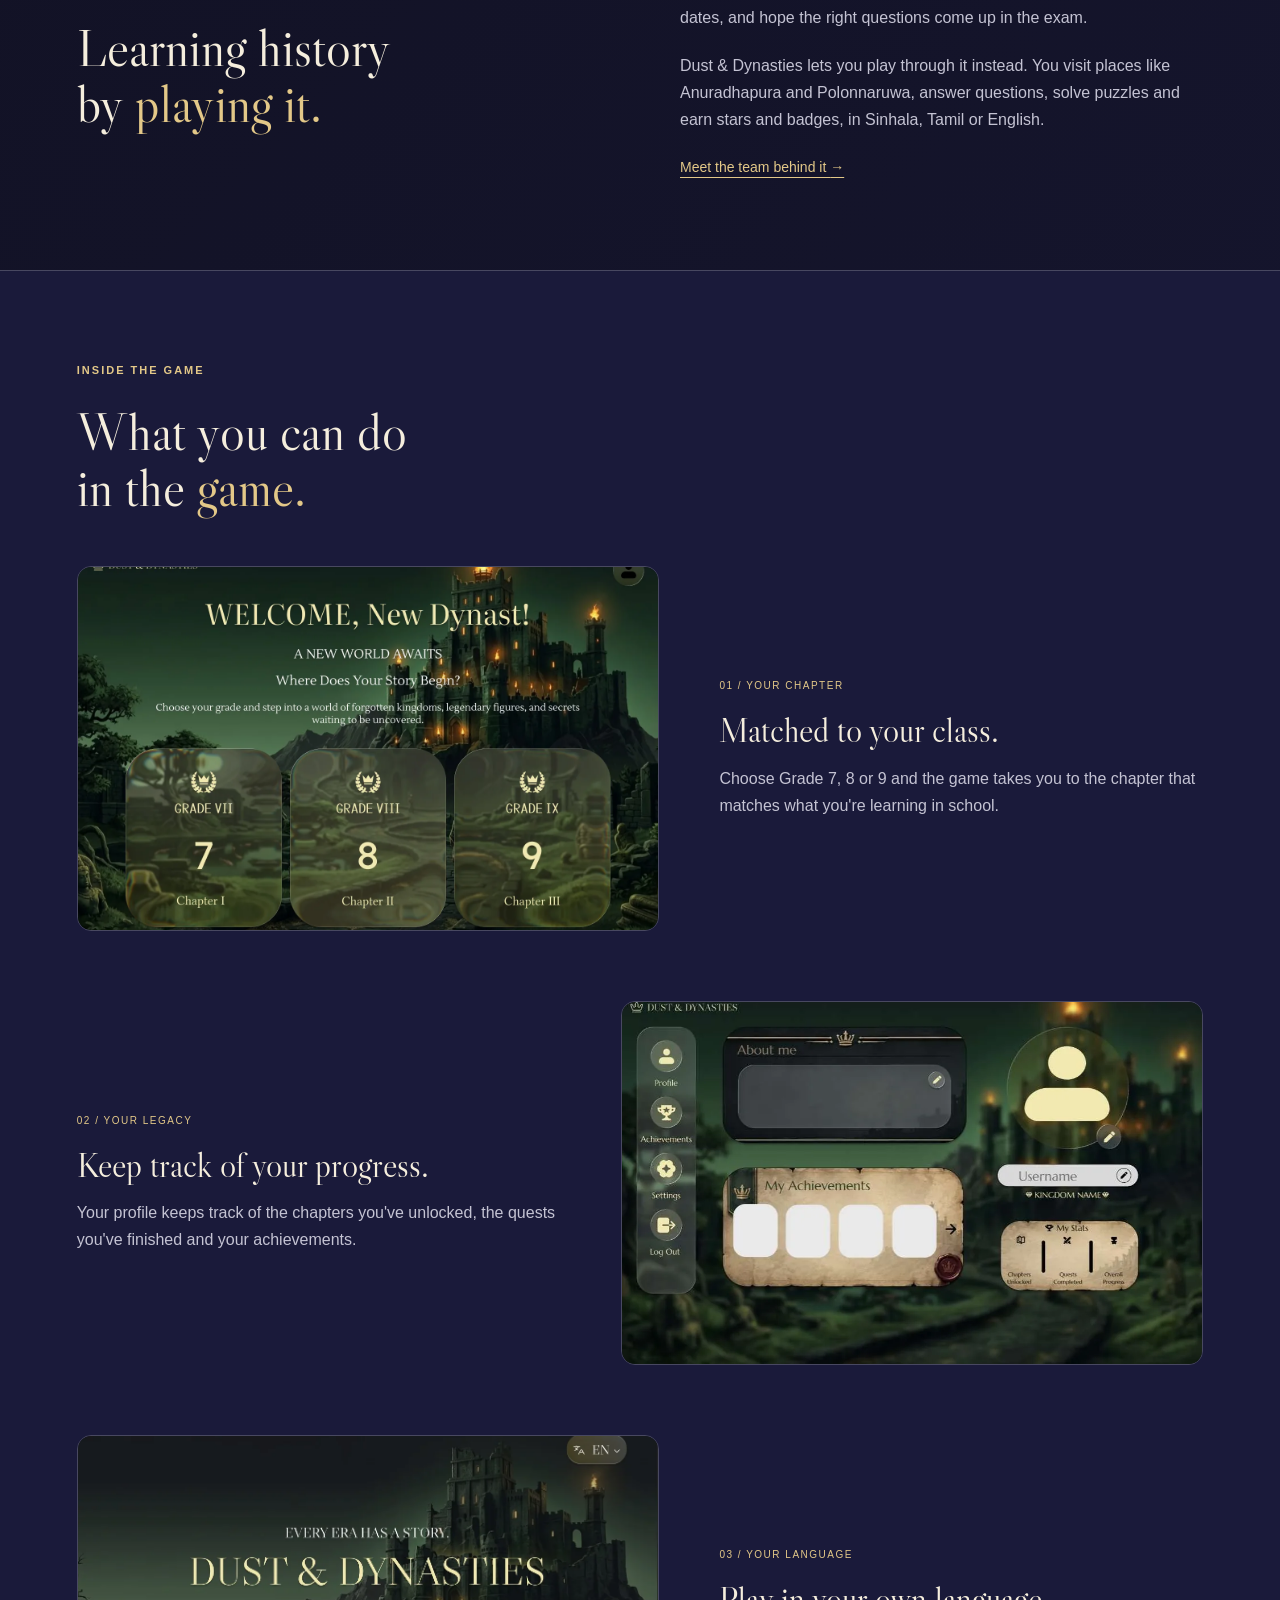
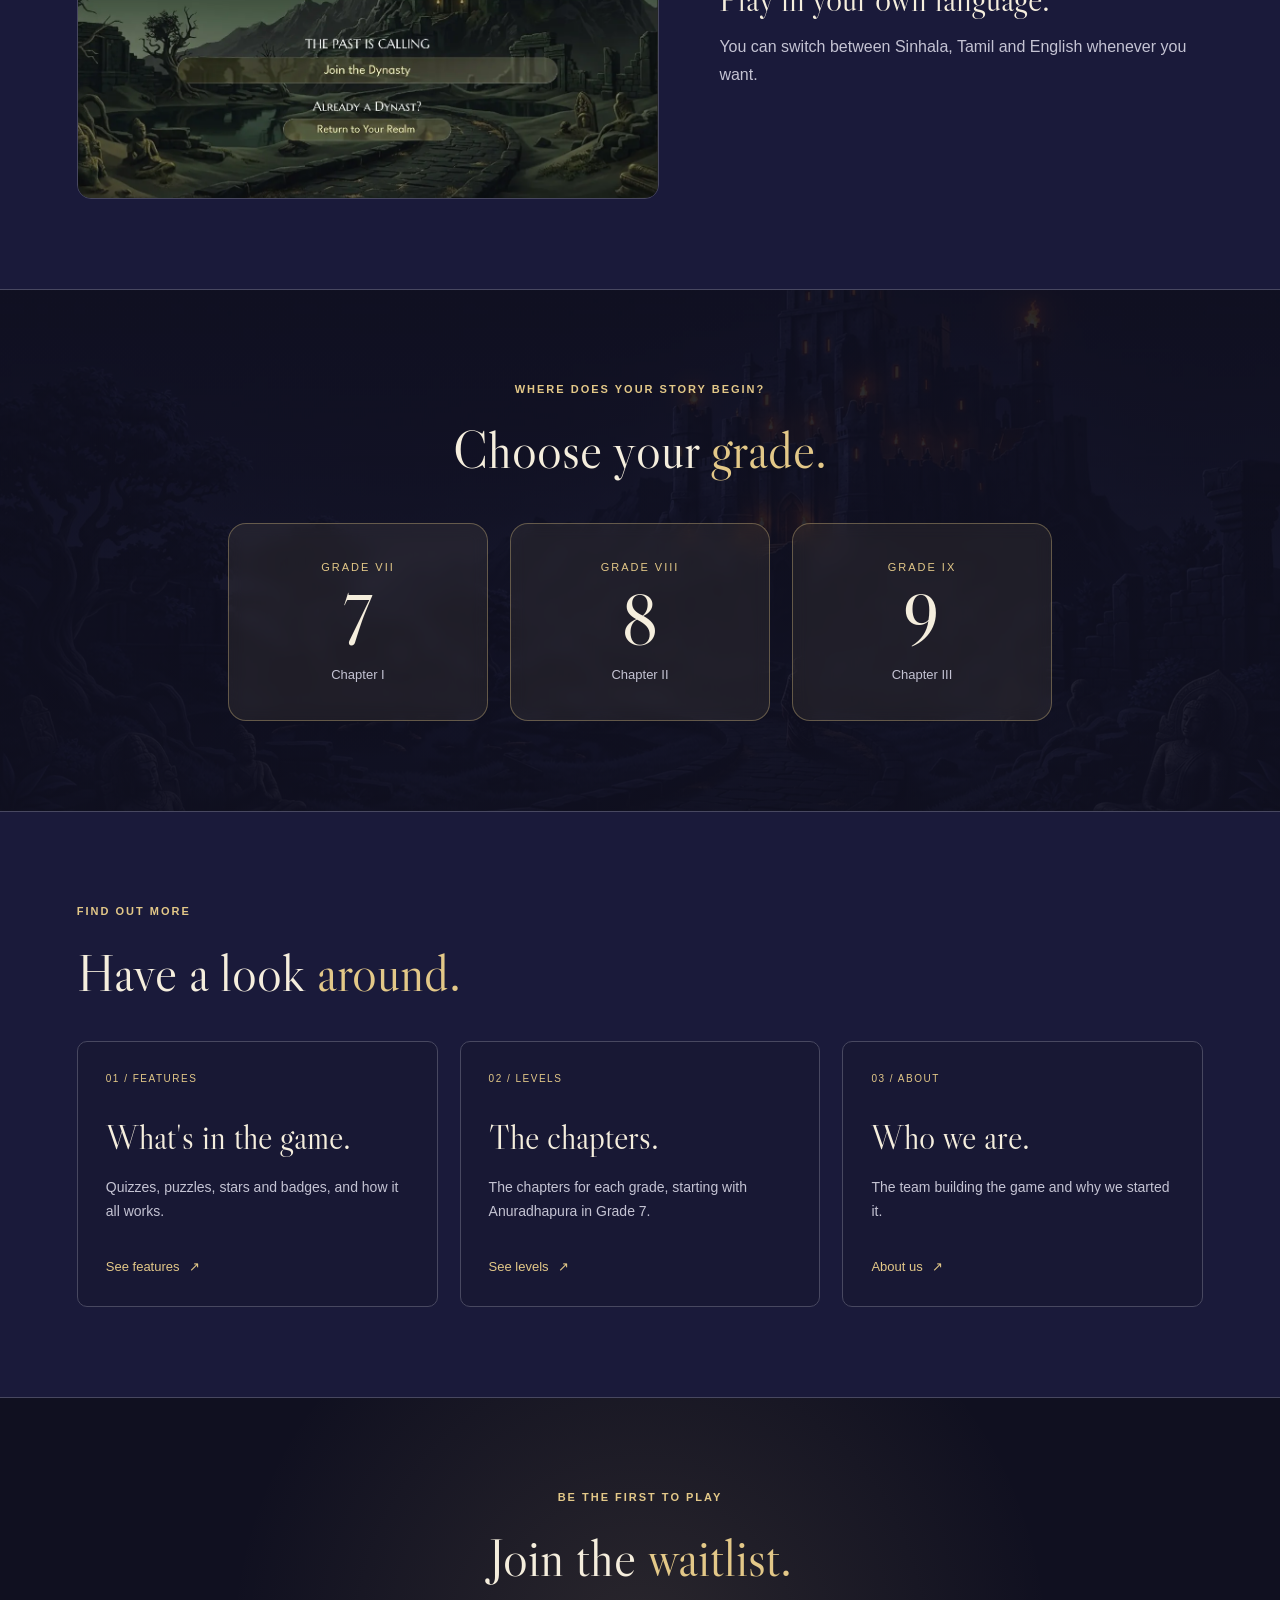
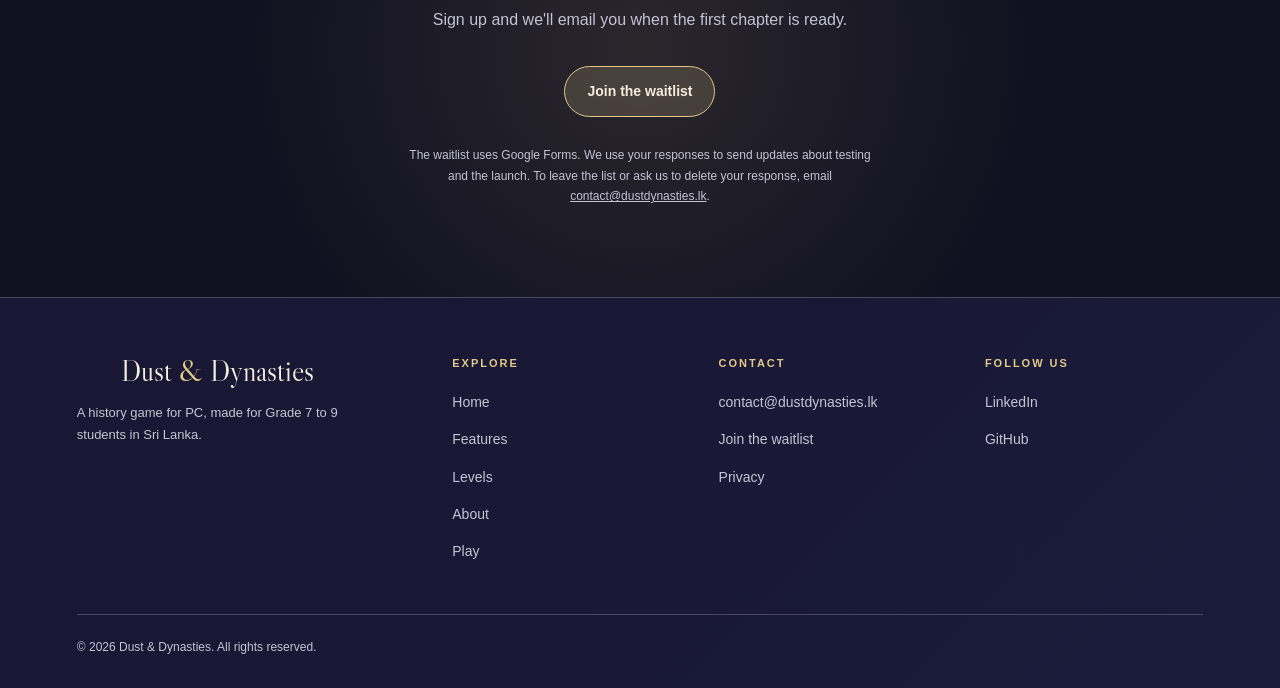
==== commit 8bfe9e37: "made changes so the landing page align with the doc" ====
--- a/index.html
+++ b/index.html
@@ -40,7 +40,7 @@
                     <li><a href="features.html">Features</a></li>
                     <li><a href="levels.html">Levels</a></li>
                     <li><a href="about.html">About</a></li>
-                    <li><a href="download.html">Download</a></li>
+                    <li><a href="download.html">Play</a></li>
                 </ul>
             </nav>
         </div>
@@ -276,7 +276,7 @@
                     <li><a href="features.html">Features</a></li>
                     <li><a href="levels.html">Levels</a></li>
                     <li><a href="about.html">About</a></li>
-                    <li><a href="download.html">Download</a></li>
+                    <li><a href="download.html">Play</a></li>
                 </ul>
             </div>
 
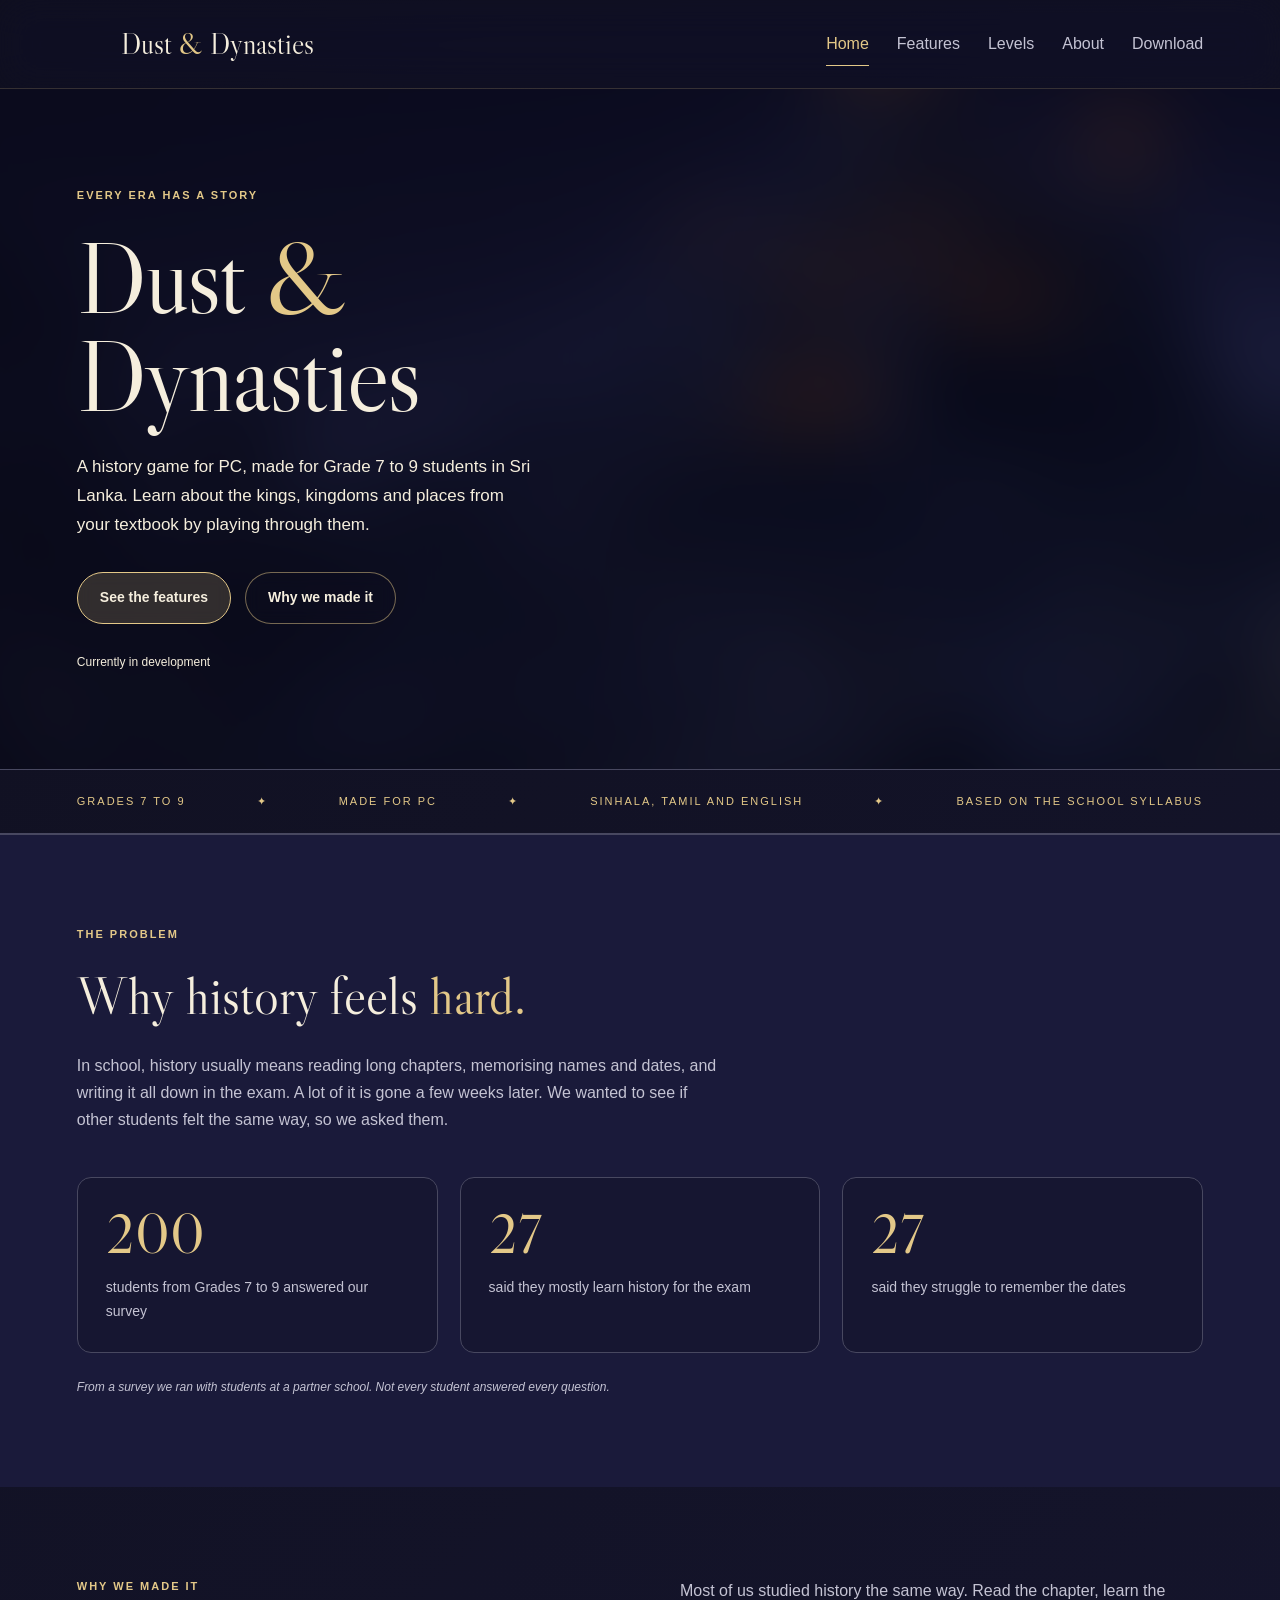
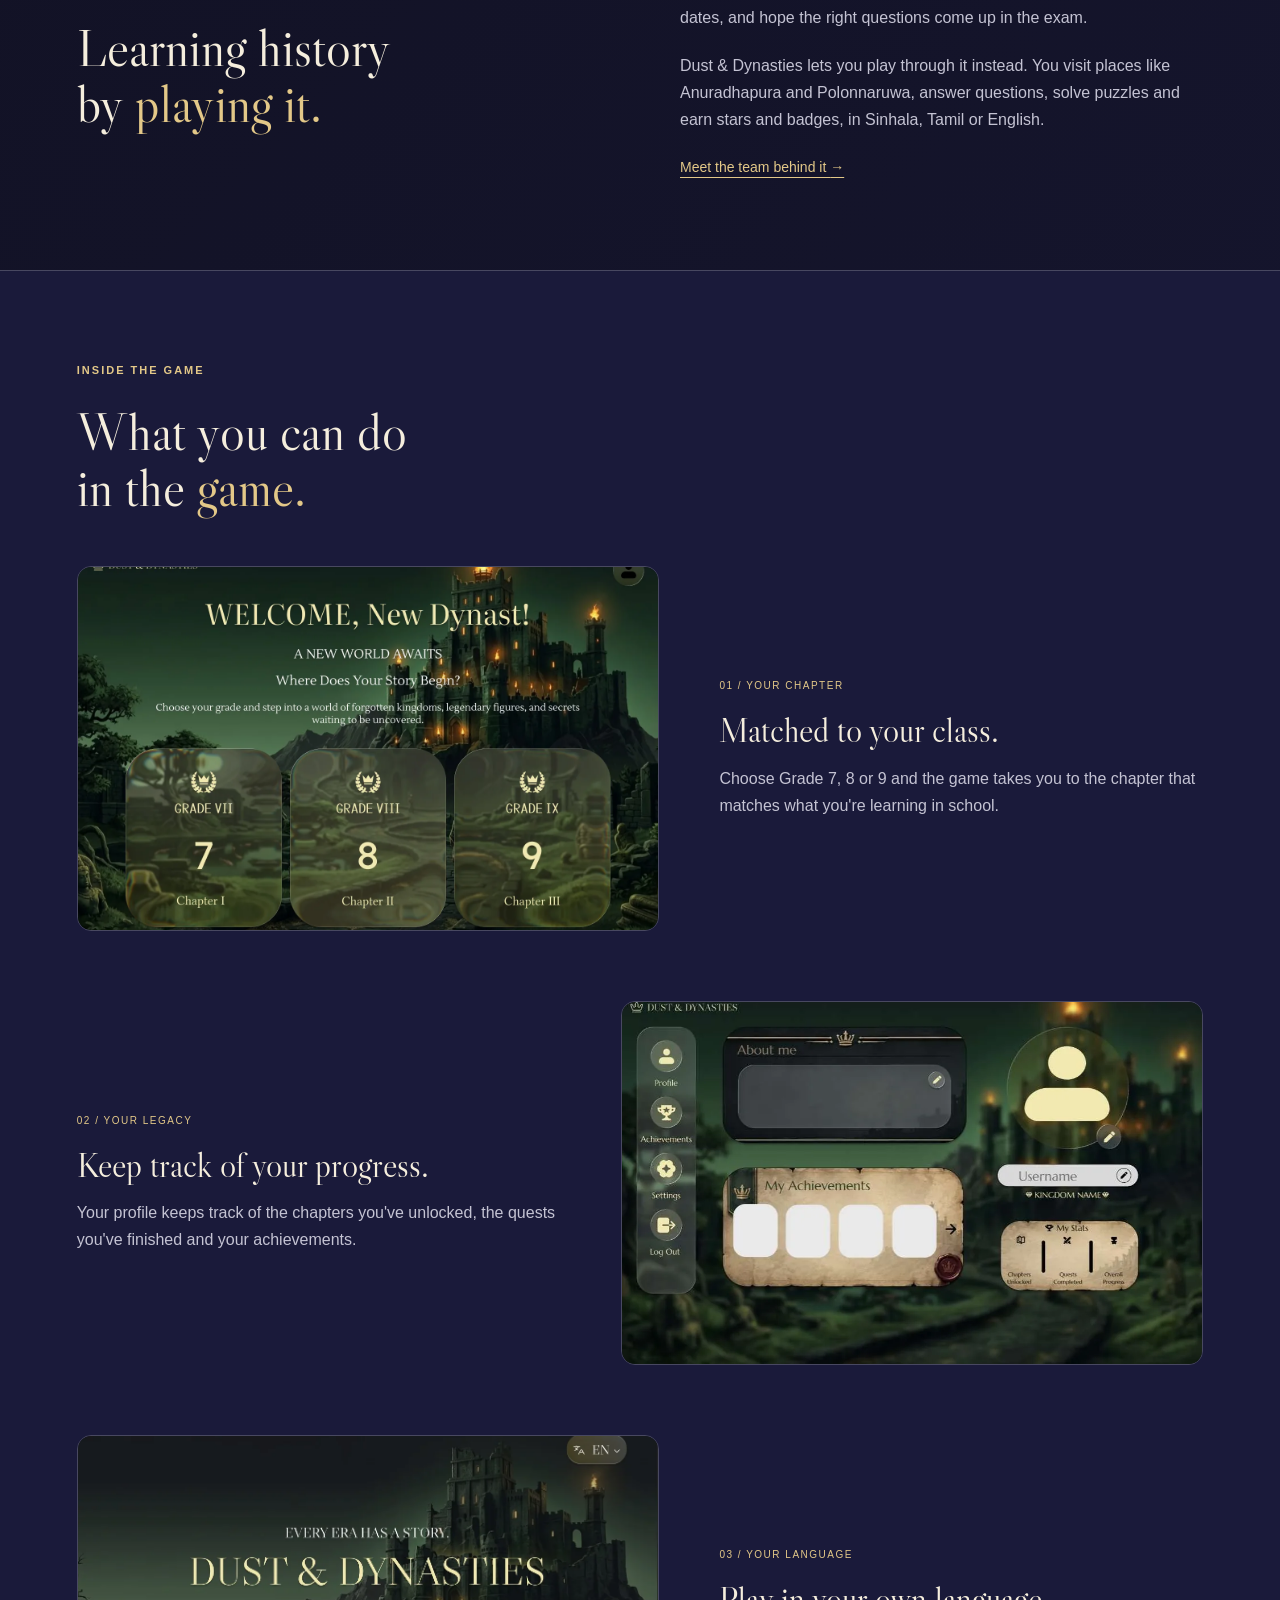
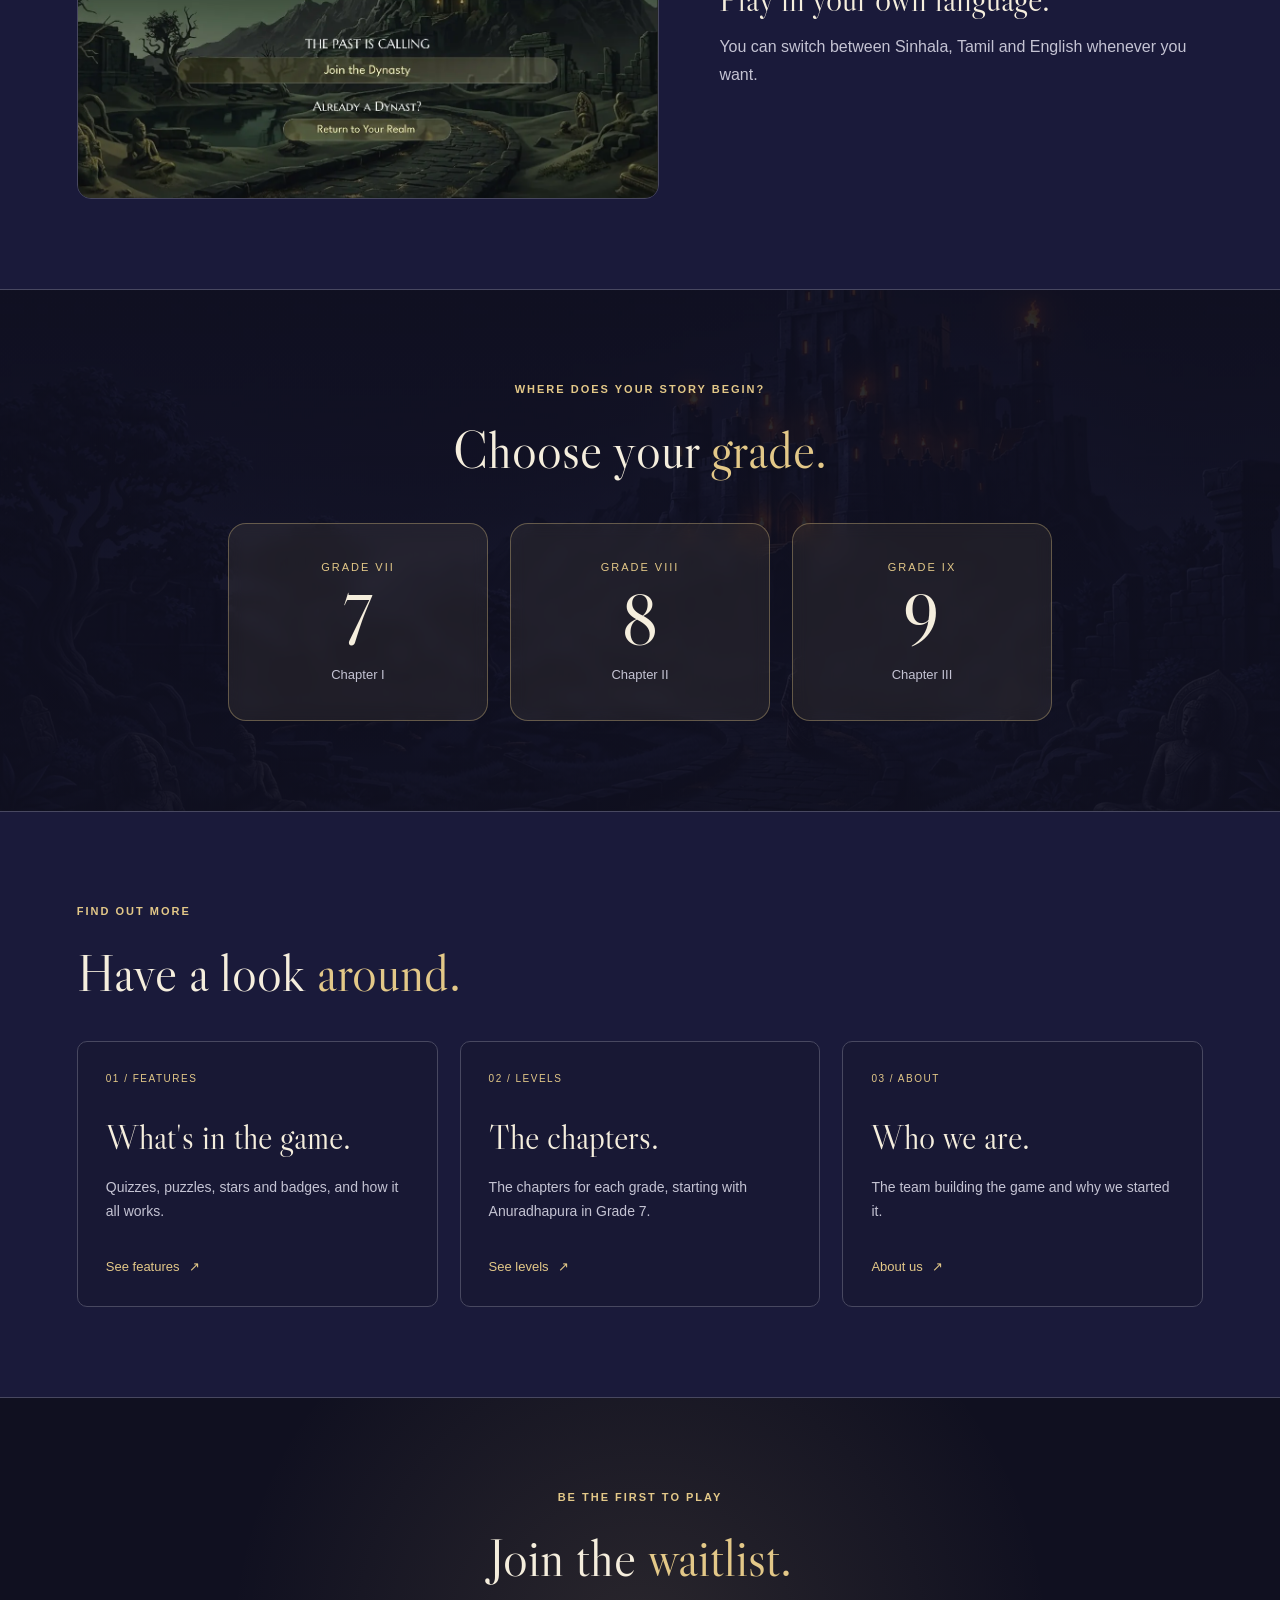
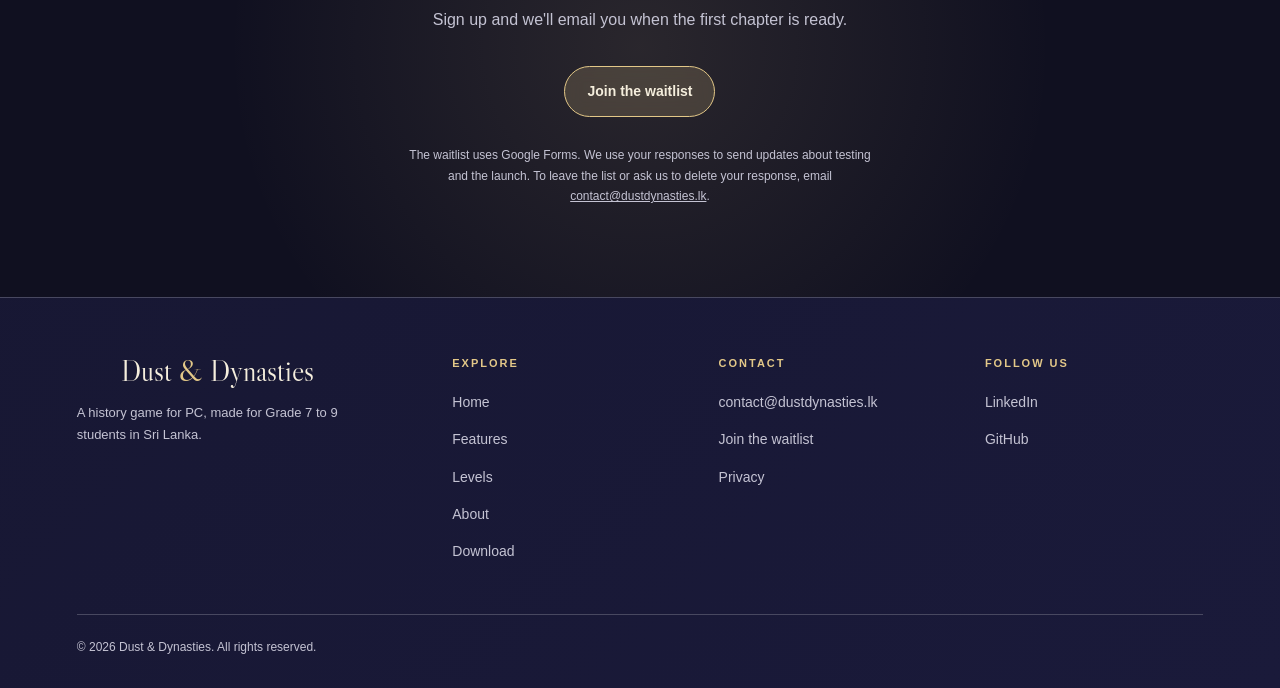
==== commit fdc76f8c: "changed it to a pc app" ====
--- a/index.html
+++ b/index.html
@@ -40,7 +40,7 @@
                     <li><a href="features.html">Features</a></li>
                     <li><a href="levels.html">Levels</a></li>
                     <li><a href="about.html">About</a></li>
-                    <li><a href="download.html">Play</a></li>
+                    <li><a href="download.html">Download</a></li>
                 </ul>
             </nav>
         </div>
@@ -276,7 +276,7 @@
                     <li><a href="features.html">Features</a></li>
                     <li><a href="levels.html">Levels</a></li>
                     <li><a href="about.html">About</a></li>
-                    <li><a href="download.html">Play</a></li>
+                    <li><a href="download.html">Download</a></li>
                 </ul>
             </div>
 
